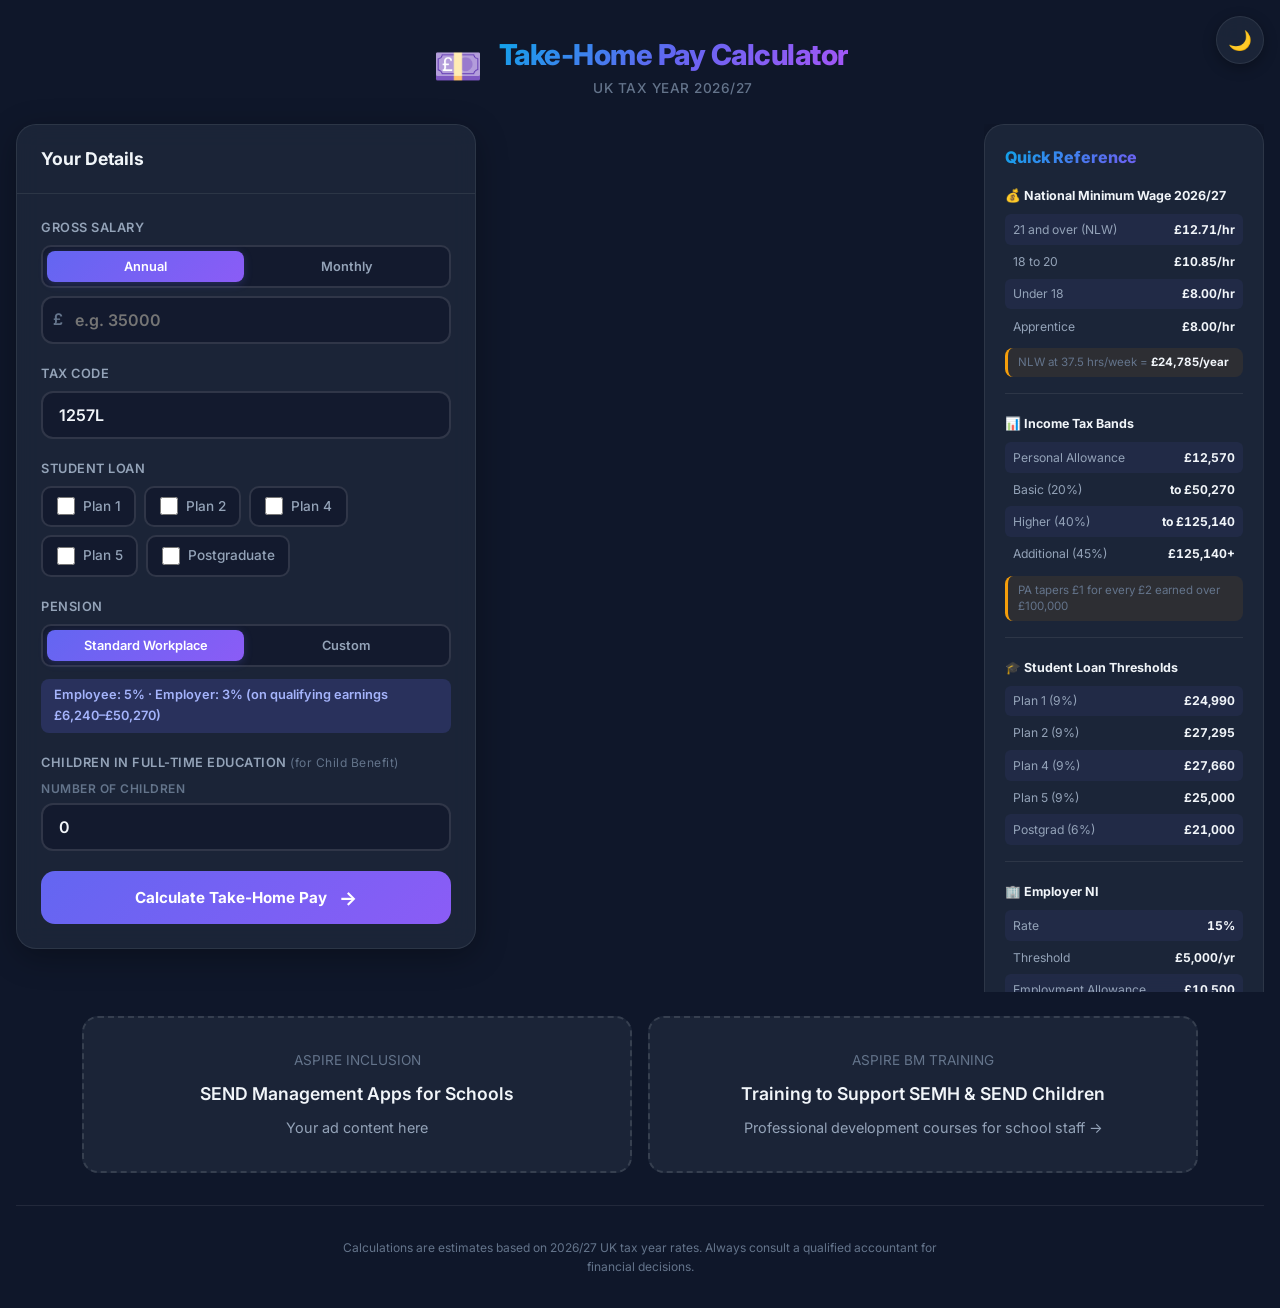
==== index.html @ 7f082a2c "Update Aspire BM Training ad with link and SEMH/SEND description" ====
<!DOCTYPE html>
<html lang="en" data-theme="dark">
<head>
    <meta charset="UTF-8">
    <meta name="viewport" content="width=device-width, initial-scale=1.0">
    <title>UK Take-Home Pay Calculator | 2026/27 Tax Year</title>
    <meta name="description" content="Calculate your UK take-home pay, income tax, National Insurance, student loans, and pension contributions for the 2026/27 tax year.">
    <link rel="preconnect" href="https://fonts.googleapis.com">
    <link rel="preconnect" href="https://fonts.gstatic.com" crossorigin>
    <link href="https://fonts.googleapis.com/css2?family=Inter:wght@300;400;500;600;700;800&display=swap" rel="stylesheet">
    <link rel="stylesheet" href="styles.css">
</head>
<body>
    <!-- Theme Toggle -->
    <button id="themeToggle" class="theme-toggle" aria-label="Toggle theme">
        <span class="theme-icon sun">☀️</span>
        <span class="theme-icon moon">🌙</span>
    </button>

    <div class="app-container">
        <!-- Header -->
        <header class="app-header">
            <div class="header-content">
                <div class="logo-area">
                    <div class="logo-icon">💷</div>
                    <div>
                        <h1>Take-Home Pay Calculator</h1>
                        <p class="subtitle">UK Tax Year 2026/27</p>
                    </div>
                </div>
            </div>
        </header>

        <div class="main-layout">
            <!-- Main Content -->
            <main class="main-content">

                <!-- Employee Take-Home Pay -->
                <section class="tab-panel active" id="panel-employee" role="tabpanel" aria-labelledby="tab-employee">
                    <div class="panel-grid">
                        <!-- Input Card -->
                        <div class="card input-card">
                            <div class="card-header">
                                <h2>Your Details</h2>
                            </div>
                            <div class="card-body">
                                <div class="form-group">
                                    <label for="emp-salary">Gross Salary</label>
                                    <div class="toggle-switch-group" style="margin-bottom:0.5rem;">
                                        <button class="toggle-btn active" id="salary-annual" type="button">Annual</button>
                                        <button class="toggle-btn" id="salary-monthly" type="button">Monthly</button>
                                    </div>
                                    <div class="input-wrapper currency">
                                        <span class="input-prefix">£</span>
                                        <input type="number" id="emp-salary" placeholder="e.g. 35000" min="0" step="100">
                                    </div>
                                    <div class="info-badge" id="salary-conversion" style="margin-top:0.4rem;display:none;"></div>
                                </div>

                                <div class="form-group">
                                    <label for="emp-tax-code">Tax Code</label>
                                    <input type="text" id="emp-tax-code" value="1257L" placeholder="1257L" class="input-standard">
                                </div>

                                <div class="form-group">
                                    <label>Student Loan</label>
                                    <div class="checkbox-group">
                                        <label class="checkbox-label">
                                            <input type="checkbox" id="emp-sl-plan1" value="plan1">
                                            <span class="checkmark"></span>
                                            Plan 1
                                        </label>
                                        <label class="checkbox-label">
                                            <input type="checkbox" id="emp-sl-plan2" value="plan2">
                                            <span class="checkmark"></span>
                                            Plan 2
                                        </label>
                                        <label class="checkbox-label">
                                            <input type="checkbox" id="emp-sl-plan4" value="plan4">
                                            <span class="checkmark"></span>
                                            Plan 4
                                        </label>
                                        <label class="checkbox-label">
                                            <input type="checkbox" id="emp-sl-plan5" value="plan5">
                                            <span class="checkmark"></span>
                                            Plan 5
                                        </label>
                                        <label class="checkbox-label">
                                            <input type="checkbox" id="emp-sl-postgrad" value="postgrad">
                                            <span class="checkmark"></span>
                                            Postgraduate
                                        </label>
                                    </div>
                                </div>

                                <div class="form-group">
                                    <label>Pension</label>
                                    <div class="toggle-switch-group">
                                        <button class="toggle-btn active" id="pension-standard" data-pension="standard">Standard Workplace</button>
                                        <button class="toggle-btn" id="pension-custom" data-pension="custom">Custom</button>
                                    </div>
                                    <div class="pension-details" id="pension-standard-info">
                                        <div class="info-badge">Employee: 5% · Employer: 3% (on qualifying earnings £6,240–£50,270)</div>
                                    </div>
                                    <div class="pension-details hidden" id="pension-custom-info">
                                        <div class="form-row">
                                            <div class="form-group-sm">
                                                <label for="emp-pension-employee">Employee %</label>
                                                <div class="input-wrapper percent">
                                                    <input type="number" id="emp-pension-employee" value="5" min="0" max="100" step="0.5">
                                                    <span class="input-suffix">%</span>
                                                </div>
                                            </div>
                                            <div class="form-group-sm">
                                                <label for="emp-pension-employer">Employer %</label>
                                                <div class="input-wrapper percent">
                                                    <input type="number" id="emp-pension-employer" value="3" min="0" max="100" step="0.5">
                                                    <span class="input-suffix">%</span>
                                                </div>
                                            </div>
                                        </div>
                                    </div>
                                </div>

                                <div class="form-group">
                                    <label>Children in Full-Time Education <span class="label-hint">(for Child Benefit)</span></label>
                                    <div class="form-row">
                                        <div class="form-group-sm">
                                            <label for="emp-children">Number of Children</label>
                                            <input type="number" id="emp-children" value="0" min="0" max="20" class="input-standard">
                                        </div>
                                    </div>
                                </div>

                                <button class="btn-calculate" id="btn-calc-employee" type="button">
                                    <span>Calculate Take-Home Pay</span>
                                    <span class="btn-icon">→</span>
                                </button>
                            </div>
                        </div>

                        <!-- Results Card -->
                        <div class="card results-card" id="employee-results" style="display:none;">
                            <div class="card-header">
                                <h2>Your Take-Home Pay</h2>
                            </div>
                            <div class="card-body">
                                <div class="hero-result">
                                    <div class="hero-amount">
                                        <div class="hero-label">Monthly Take-Home</div>
                                        <div class="hero-value" id="res-monthly-takehome">£0.00</div>
                                    </div>
                                    <div class="hero-amount secondary">
                                        <div class="hero-label">Annual Take-Home</div>
                                        <div class="hero-value" id="res-annual-takehome">£0.00</div>
                                    </div>
                                </div>

                                <div class="deductions-breakdown">
                                    <h3>Monthly Deductions</h3>
                                    <div class="breakdown-list">
                                        <div class="breakdown-row">
                                            <span class="breakdown-label">Gross Salary</span>
                                            <span class="breakdown-value positive" id="res-gross-monthly">£0.00</span>
                                        </div>
                                        <div class="breakdown-divider"></div>
                                        <div class="breakdown-row deduction">
                                            <span class="breakdown-label">Income Tax</span>
                                            <span class="breakdown-value negative" id="res-tax-monthly">-£0.00</span>
                                        </div>
                                        <div class="breakdown-row deduction">
                                            <span class="breakdown-label">Employee National Insurance</span>
                                            <span class="breakdown-value negative" id="res-ni-monthly">-£0.00</span>
                                        </div>
                                        <div class="breakdown-row deduction" id="row-sl" style="display:none;">
                                            <span class="breakdown-label">Student Loan</span>
                                            <span class="breakdown-value negative" id="res-sl-monthly">-£0.00</span>
                                        </div>
                                        <div class="breakdown-row deduction">
                                            <span class="breakdown-label">Pension (Employee)</span>
                                            <span class="breakdown-value negative" id="res-pension-employee-monthly">-£0.00</span>
                                        </div>
                                        <div class="breakdown-row deduction" id="row-hicbc" style="display:none;">
                                            <span class="breakdown-label">Child Benefit Tax Charge</span>
                                            <span class="breakdown-value negative" id="res-hicbc-monthly">-£0.00</span>
                                        </div>
                                        <div class="breakdown-divider"></div>
                                        <div class="breakdown-row total">
                                            <span class="breakdown-label">Net Take-Home</span>
                                            <span class="breakdown-value" id="res-net-monthly">£0.00</span>
                                        </div>
                                    </div>
                                </div>

                                <div class="deductions-breakdown annual-section">
                                    <h3>Annual Summary</h3>
                                    <div class="breakdown-list">
                                        <div class="breakdown-row">
                                            <span class="breakdown-label">Gross Salary</span>
                                            <span class="breakdown-value positive" id="res-gross-annual">£0.00</span>
                                        </div>
                                        <div class="breakdown-row deduction">
                                            <span class="breakdown-label">Income Tax</span>
                                            <span class="breakdown-value negative" id="res-tax-annual">-£0.00</span>
                                        </div>
                                        <div class="breakdown-row deduction">
                                            <span class="breakdown-label">Employee NI</span>
                                            <span class="breakdown-value negative" id="res-ni-annual">-£0.00</span>
                                        </div>
                                        <div class="breakdown-row deduction" id="row-sl-annual" style="display:none;">
                                            <span class="breakdown-label">Student Loan</span>
                                            <span class="breakdown-value negative" id="res-sl-annual">-£0.00</span>
                                        </div>
                                        <div class="breakdown-row deduction">
                                            <span class="breakdown-label">Pension (Employee)</span>
                                            <span class="breakdown-value negative" id="res-pension-employee-annual">-£0.00</span>
                                        </div>
                                        <div class="breakdown-row deduction" id="row-hicbc-annual" style="display:none;">
                                            <span class="breakdown-label">Child Benefit Tax Charge</span>
                                            <span class="breakdown-value negative" id="res-hicbc-annual">-£0.00</span>
                                        </div>
                                        <div class="breakdown-divider"></div>
                                        <div class="breakdown-row total">
                                            <span class="breakdown-label">Net Take-Home</span>
                                            <span class="breakdown-value" id="res-net-annual">£0.00</span>
                                        </div>
                                    </div>
                                </div>

                                <div class="deductions-breakdown">
                                    <h3>📋 Monthly Payroll Cost (Employer View)</h3>
                                    <div class="breakdown-list">
                                        <div class="breakdown-row">
                                            <span class="breakdown-label">Gross Salary</span>
                                            <span class="breakdown-value positive" id="res-payroll-gross">£0.00</span>
                                        </div>
                                        <div class="breakdown-divider"></div>
                                        <div class="breakdown-row deduction">
                                            <span class="breakdown-label">Employer NI</span>
                                            <span class="breakdown-value negative" id="res-payroll-erni">£0.00</span>
                                        </div>
                                        <div class="breakdown-row deduction">
                                            <span class="breakdown-label">Employer Pension</span>
                                            <span class="breakdown-value negative" id="res-payroll-erpension">£0.00</span>
                                        </div>
                                        <div class="breakdown-divider"></div>
                                        <div class="breakdown-row total">
                                            <span class="breakdown-label">Total Monthly Cost to Employer</span>
                                            <span class="breakdown-value" id="res-payroll-total">£0.00</span>
                                        </div>
                                        <div class="breakdown-row total grand-total">
                                            <span class="breakdown-label">Total Annual Cost to Employer</span>
                                            <span class="breakdown-value" id="res-payroll-total-annual">£0.00</span>
                                        </div>
                                    </div>
                                </div>

                                <div class="rate-breakdown">
                                    <h3>⏰ Rate Breakdown</h3>
                                    <div class="pension-grid">
                                        <div class="pension-item">
                                            <span class="pension-label">Hourly Rate (take-home)</span>
                                            <span class="pension-value" id="res-hourly-rate">£0.00</span>
                                        </div>
                                        <div class="pension-item">
                                            <span class="pension-label">Daily Rate (take-home)</span>
                                            <span class="pension-value" id="res-daily-rate">£0.00</span>
                                        </div>
                                        <div class="pension-item">
                                            <span class="pension-label">Weekly Rate (take-home)</span>
                                            <span class="pension-value" id="res-weekly-rate">£0.00</span>
                                        </div>
                                    </div>
                                    <div class="info-badge" style="margin-top: 0.5rem;">Based on 37.5 hours/week, 260 working days/year</div>
                                </div>

                                <div class="marginal-rate-section">
                                    <h3>⚠️ Your Marginal Tax Rate</h3>
                                    <p style="font-size:0.82rem;color:var(--text-secondary);margin-bottom:0.75rem;line-height:1.5;">This is <strong>not</strong> the tax rate on your current earnings — it's the rate that would apply to the <strong>next £1</strong> you earn. For example, if you received a pay rise, this is how much of each extra pound would go to tax, NI and/or student loan repayments.</p>
                                    <div class="marginal-rate-grid">
                                        <div class="marginal-rate-box">
                                            <div class="marginal-rate-box-label">Tax + NI Only</div>
                                            <div class="marginal-rate-bar">
                                                <div class="marginal-rate-fill" id="res-marginal-bar-tax" style="width: 0%;"></div>
                                                <span class="marginal-rate-pct" id="res-marginal-pct-tax">0%</span>
                                            </div>
                                            <p class="marginal-rate-label" id="res-marginal-desc-tax">You keep £1.00 per extra £1</p>
                                        </div>
                                        <div class="marginal-rate-box">
                                            <div class="marginal-rate-box-label">Incl. Student Loan</div>
                                            <div class="marginal-rate-bar">
                                                <div class="marginal-rate-fill" id="res-marginal-bar-sl" style="width: 0%;"></div>
                                                <span class="marginal-rate-pct" id="res-marginal-pct-sl">0%</span>
                                            </div>
                                            <p class="marginal-rate-label" id="res-marginal-desc-sl">You keep £1.00 per extra £1</p>
                                        </div>
                                    </div>
                                </div>

                                <div class="pension-summary">
                                    <h3>🏦 Total Pension Contributions (Annual)</h3>
                                    <div class="pension-grid">
                                        <div class="pension-item">
                                            <span class="pension-label">Your Contribution</span>
                                            <span class="pension-value" id="res-pension-you-annual">£0.00</span>
                                        </div>
                                        <div class="pension-item">
                                            <span class="pension-label">Employer Contribution</span>
                                            <span class="pension-value" id="res-pension-employer-annual">£0.00</span>
                                        </div>
                                        <div class="pension-item highlight">
                                            <span class="pension-label">Total Added to Pension</span>
                                            <span class="pension-value" id="res-pension-total-annual">£0.00</span>
                                        </div>
                                    </div>
                                </div>

                                <div class="action-buttons" style="display:flex;gap:0.75rem;margin-top:1rem;">
                                    <button class="btn-print" id="btn-share-employee" type="button" style="flex:1;">
                                        📤 Share via WhatsApp / Social
                                    </button>
                                    <button class="btn-print" id="btn-print-employee" type="button" style="flex:1;">
                                        🖨️ Print / Save as PDF
                                    </button>
                                </div>
                            </div>
                        </div>
                    </div>
                </section>

                <!-- Tab 2: Employer Cost -->
            </main>

            <!-- Reference Sidebar -->
            <aside class="reference-sidebar" id="reference-sidebar">
                <button class="sidebar-toggle" id="sidebar-toggle" aria-label="Toggle reference panel">
                    <span>ℹ️</span>
                </button>
                <div class="sidebar-content">
                    <h3>Quick Reference</h3>

                    <div class="ref-section">
                        <h4>💰 National Minimum Wage 2026/27</h4>
                        <div class="ref-table">
                            <div class="ref-row">
                                <span>21 and over (NLW)</span>
                                <span class="ref-value">£12.71/hr</span>
                            </div>
                            <div class="ref-row">
                                <span>18 to 20</span>
                                <span class="ref-value">£10.85/hr</span>
                            </div>
                            <div class="ref-row">
                                <span>Under 18</span>
                                <span class="ref-value">£8.00/hr</span>
                            </div>
                            <div class="ref-row">
                                <span>Apprentice</span>
                                <span class="ref-value">£8.00/hr</span>
                            </div>
                        </div>
                        <div class="ref-note">
                            <p>NLW at 37.5 hrs/week = <strong>£24,785/year</strong></p>
                        </div>
                    </div>

                    <div class="ref-section">
                        <h4>📊 Income Tax Bands</h4>
                        <div class="ref-table">
                            <div class="ref-row">
                                <span>Personal Allowance</span>
                                <span class="ref-value">£12,570</span>
                            </div>
                            <div class="ref-row">
                                <span>Basic (20%)</span>
                                <span class="ref-value">to £50,270</span>
                            </div>
                            <div class="ref-row">
                                <span>Higher (40%)</span>
                                <span class="ref-value">to £125,140</span>
                            </div>
                            <div class="ref-row">
                                <span>Additional (45%)</span>
                                <span class="ref-value">£125,140+</span>
                            </div>
                        </div>
                        <div class="ref-note">
                            <p>PA tapers £1 for every £2 earned over £100,000</p>
                        </div>
                    </div>

                    <div class="ref-section">
                        <h4>🎓 Student Loan Thresholds</h4>
                        <div class="ref-table">
                            <div class="ref-row">
                                <span>Plan 1 (9%)</span>
                                <span class="ref-value">£24,990</span>
                            </div>
                            <div class="ref-row">
                                <span>Plan 2 (9%)</span>
                                <span class="ref-value">£27,295</span>
                            </div>
                            <div class="ref-row">
                                <span>Plan 4 (9%)</span>
                                <span class="ref-value">£27,660</span>
                            </div>
                            <div class="ref-row">
                                <span>Plan 5 (9%)</span>
                                <span class="ref-value">£25,000</span>
                            </div>
                            <div class="ref-row">
                                <span>Postgrad (6%)</span>
                                <span class="ref-value">£21,000</span>
                            </div>
                        </div>
                    </div>

                    <div class="ref-section">
                        <h4>🏢 Employer NI</h4>
                        <div class="ref-table">
                            <div class="ref-row">
                                <span>Rate</span>
                                <span class="ref-value">15%</span>
                            </div>
                            <div class="ref-row">
                                <span>Threshold</span>
                                <span class="ref-value">£5,000/yr</span>
                            </div>
                            <div class="ref-row">
                                <span>Employment Allowance</span>
                                <span class="ref-value">£10,500</span>
                            </div>
                        </div>
                    </div>

                    <div class="ref-section">
                        <h4>👶 Child Benefit 2026/27</h4>
                        <div class="ref-table">
                            <div class="ref-row">
                                <span>First child</span>
                                <span class="ref-value">£26.05/wk</span>
                            </div>
                            <div class="ref-row">
                                <span>Each additional</span>
                                <span class="ref-value">£17.25/wk</span>
                            </div>
                        </div>
                        <div class="ref-note">
                            <p>HICBC applies if income is £60,000–£80,000. 1% clawback per £200 over £60,000.</p>
                        </div>
                    </div>

                    <div class="ref-section">
                        <h4>🏛️ Corporation Tax</h4>
                        <div class="ref-table">
                            <div class="ref-row">
                                <span>Small profits (≤£50k)</span>
                                <span class="ref-value">19%</span>
                            </div>
                            <div class="ref-row">
                                <span>Main rate (≥£250k)</span>
                                <span class="ref-value">25%</span>
                            </div>
                            <div class="ref-row">
                                <span>Marginal relief</span>
                                <span class="ref-value">£50k–£250k</span>
                            </div>
                        </div>
                    </div>

                    <div class="ref-section">
                        <h4>🏦 Workplace Pension</h4>
                        <div class="ref-table">
                            <div class="ref-row">
                                <span>Min employee</span>
                                <span class="ref-value">5%</span>
                            </div>
                            <div class="ref-row">
                                <span>Min employer</span>
                                <span class="ref-value">3%</span>
                            </div>
                            <div class="ref-row">
                                <span>Total minimum</span>
                                <span class="ref-value">8%</span>
                            </div>
                        </div>
                    </div>
                </div>
            </aside>
        </div>

        <!-- Ad Space -->
        <div style="display:flex;gap:1rem;flex-wrap:wrap;justify-content:center;margin-top:1.5rem;">
            <div class="ad-slot" style="flex:1;min-width:280px;max-width:550px;background:var(--bg-card);border:2px dashed var(--border-input);border-radius:16px;padding:2rem;text-align:center;">
                <p style="color:var(--text-muted);font-size:0.85rem;margin-bottom:0.5rem;">ASPIRE INCLUSION</p>
                <p style="font-size:1.1rem;font-weight:600;color:var(--text-primary);">SEND Management Apps for Schools</p>
                <p style="color:var(--text-secondary);font-size:0.9rem;margin-top:0.5rem;">Your ad content here</p>
            </div>
            <a href="https://aspirebm.thinkific.com/" target="_blank" rel="noopener" class="ad-slot" style="flex:1;min-width:280px;max-width:550px;background:var(--bg-card);border:2px dashed var(--border-input);border-radius:16px;padding:2rem;text-align:center;text-decoration:none;transition:border-color 0.3s,transform 0.2s;display:block;" onmouseover="this.style.borderColor='var(--accent-purple)';this.style.transform='translateY(-2px)'" onmouseout="this.style.borderColor='var(--border-input)';this.style.transform=''">
                <p style="color:var(--text-muted);font-size:0.85rem;margin-bottom:0.5rem;">ASPIRE BM TRAINING</p>
                <p style="font-size:1.1rem;font-weight:600;color:var(--text-primary);">Training to Support SEMH &amp; SEND Children</p>
                <p style="color:var(--text-secondary);font-size:0.9rem;margin-top:0.5rem;">Professional development courses for school staff →</p>
            </a>
        </div>

        <footer class="app-footer">
            <p>Calculations are estimates based on 2026/27 UK tax year rates. Always consult a qualified accountant for financial decisions.</p>
        </footer>
    </div>

    <script src="calculator.js"></script>
</body>
</html>
---- styles.css ----
/* ===== CSS Variables & Design Tokens ===== */
:root {
    --font-family: 'Inter', -apple-system, BlinkMacSystemFont, 'Segoe UI', sans-serif;

    /* Light theme */
    --bg-primary: #f0f4f8;
    --bg-secondary: #ffffff;
    --bg-card: rgba(255, 255, 255, 0.85);
    --bg-card-hover: rgba(255, 255, 255, 0.95);
    --bg-input: #f7f9fc;
    --bg-sidebar: rgba(255, 255, 255, 0.9);
    --text-primary: #1a202c;
    --text-secondary: #4a5568;
    --text-muted: #718096;
    --border-color: rgba(0, 0, 0, 0.08);
    --border-input: #e2e8f0;
    --shadow-sm: 0 1px 3px rgba(0,0,0,0.06);
    --shadow-md: 0 4px 14px rgba(0,0,0,0.08);
    --shadow-lg: 0 10px 40px rgba(0,0,0,0.1);
    --shadow-card: 0 8px 32px rgba(0,0,0,0.06);
    --gradient-primary: linear-gradient(135deg, #667eea 0%, #764ba2 100%);
    --gradient-accent: linear-gradient(135deg, #0ea5e9 0%, #6366f1 50%, #a855f7 100%);
    --gradient-hero: linear-gradient(135deg, #10b981 0%, #059669 100%);
    --gradient-btn: linear-gradient(135deg, #6366f1 0%, #8b5cf6 100%);
    --accent-primary: #6366f1;
    --accent-secondary: #8b5cf6;
    --accent-green: #10b981;
    --accent-red: #ef4444;
    --accent-amber: #f59e0b;
    --tab-active-bg: var(--gradient-btn);
    --tab-inactive-bg: transparent;
    --tab-active-text: #ffffff;
    --tab-inactive-text: var(--text-secondary);
    --positive-color: #10b981;
    --negative-color: #ef4444;
    --badge-bg: rgba(99, 102, 241, 0.1);
    --badge-text: #6366f1;
    --ref-bg: rgba(99, 102, 241, 0.04);
    --scrollbar-track: #f1f5f9;
    --scrollbar-thumb: #cbd5e1;
    --table-stripe: rgba(99, 102, 241, 0.03);
    --table-header-bg: rgba(99, 102, 241, 0.06);
    --glass-blur: 12px;
}

[data-theme="dark"] {
    --bg-primary: #0f172a;
    --bg-secondary: #1e293b;
    --bg-card: rgba(30, 41, 59, 0.8);
    --bg-card-hover: rgba(30, 41, 59, 0.95);
    --bg-input: rgba(15, 23, 42, 0.6);
    --bg-sidebar: rgba(30, 41, 59, 0.85);
    --text-primary: #f1f5f9;
    --text-secondary: #94a3b8;
    --text-muted: #64748b;
    --border-color: rgba(255, 255, 255, 0.08);
    --border-input: rgba(255, 255, 255, 0.12);
    --shadow-sm: 0 1px 3px rgba(0,0,0,0.3);
    --shadow-md: 0 4px 14px rgba(0,0,0,0.3);
    --shadow-lg: 0 10px 40px rgba(0,0,0,0.4);
    --shadow-card: 0 8px 32px rgba(0,0,0,0.3);
    --badge-bg: rgba(99, 102, 241, 0.2);
    --badge-text: #a5b4fc;
    --ref-bg: rgba(99, 102, 241, 0.08);
    --scrollbar-track: #1e293b;
    --scrollbar-thumb: #475569;
    --table-stripe: rgba(99, 102, 241, 0.06);
    --table-header-bg: rgba(99, 102, 241, 0.12);
}

/* ===== Base Reset ===== */
*, *::before, *::after { box-sizing: border-box; margin: 0; padding: 0; }

html {
    font-size: 16px;
    scroll-behavior: smooth;
}

body {
    font-family: var(--font-family);
    background: var(--bg-primary);
    color: var(--text-primary);
    line-height: 1.6;
    min-height: 100vh;
    transition: background-color 0.4s ease, color 0.3s ease;
}

/* Scrollbar */
::-webkit-scrollbar { width: 6px; }
::-webkit-scrollbar-track { background: var(--scrollbar-track); }
::-webkit-scrollbar-thumb { background: var(--scrollbar-thumb); border-radius: 3px; }

/* ===== Theme Toggle ===== */
.theme-toggle {
    position: fixed;
    top: 1rem;
    right: 1rem;
    z-index: 1000;
    width: 48px;
    height: 48px;
    border: none;
    border-radius: 50%;
    background: var(--bg-card);
    backdrop-filter: blur(var(--glass-blur));
    box-shadow: var(--shadow-md);
    cursor: pointer;
    display: flex;
    align-items: center;
    justify-content: center;
    transition: all 0.3s ease;
    border: 1px solid var(--border-color);
}

.theme-toggle:hover {
    transform: scale(1.1);
    box-shadow: var(--shadow-lg);
}

.theme-icon { font-size: 1.2rem; position: absolute; transition: all 0.3s ease; }
[data-theme="dark"] .theme-icon.moon { opacity: 1; transform: rotate(0deg); }
[data-theme="dark"] .theme-icon.sun { opacity: 0; transform: rotate(180deg); }
[data-theme="light"] .theme-icon.sun,
:root:not([data-theme="dark"]) .theme-icon.sun { opacity: 1; transform: rotate(0deg); }
[data-theme="light"] .theme-icon.moon,
:root:not([data-theme="dark"]) .theme-icon.moon { opacity: 0; transform: rotate(-180deg); }

/* ===== App Container ===== */
.app-container {
    max-width: 1440px;
    margin: 0 auto;
    padding: 0 1rem;
}

/* ===== Header ===== */
.app-header {
    padding: 2rem 0 1.5rem;
    text-align: center;
}

.header-content {
    display: flex;
    justify-content: center;
}

.logo-area {
    display: flex;
    align-items: center;
    gap: 1rem;
}

.logo-icon {
    font-size: 2.5rem;
    animation: float 3s ease-in-out infinite;
}

@keyframes float {
    0%, 100% { transform: translateY(0); }
    50% { transform: translateY(-6px); }
}

.app-header h1 {
    font-size: 1.8rem;
    font-weight: 800;
    background: var(--gradient-accent);
    -webkit-background-clip: text;
    -webkit-text-fill-color: transparent;
    background-clip: text;
    letter-spacing: -0.5px;
}

.subtitle {
    font-size: 0.85rem;
    color: var(--text-muted);
    font-weight: 500;
    letter-spacing: 0.5px;
    text-transform: uppercase;
}

/* ===== Main Layout ===== */
.main-layout {
    display: flex;
    gap: 1.5rem;
    align-items: flex-start;
}

.main-content {
    flex: 1;
    min-width: 0;
}

/* ===== Tab Navigation ===== */
.tab-nav {
    display: flex;
    gap: 0.5rem;
    padding: 0.4rem;
    background: var(--bg-card);
    backdrop-filter: blur(var(--glass-blur));
    border-radius: 16px;
    margin-bottom: 1.5rem;
    box-shadow: var(--shadow-sm);
    border: 1px solid var(--border-color);
}

.tab-btn {
    flex: 1;
    padding: 0.8rem 1rem;
    border: none;
    border-radius: 12px;
    background: var(--tab-inactive-bg);
    color: var(--tab-inactive-text);
    font-family: var(--font-family);
    font-size: 0.85rem;
    font-weight: 600;
    cursor: pointer;
    transition: all 0.3s cubic-bezier(0.4, 0, 0.2, 1);
    display: flex;
    align-items: center;
    justify-content: center;
    gap: 0.5rem;
}

.tab-btn:hover:not(.active) {
    background: var(--ref-bg);
    color: var(--text-primary);
}

.tab-btn.active {
    background: var(--tab-active-bg);
    color: var(--tab-active-text);
    box-shadow: 0 4px 12px rgba(99, 102, 241, 0.3);
}

.tab-icon { font-size: 1.1rem; }

/* ===== Tab Panels ===== */
.tab-panel {
    display: none;
    animation: fadeIn 0.4s ease;
}

.tab-panel.active { display: block; }

@keyframes fadeIn {
    from { opacity: 0; transform: translateY(8px); }
    to { opacity: 1; transform: translateY(0); }
}

/* ===== Panel Layouts ===== */
.panel-grid {
    display: grid;
    grid-template-columns: 1fr 1fr;
    gap: 1.5rem;
}

.panel-stack {
    display: flex;
    flex-direction: column;
    gap: 1.5rem;
}

/* ===== Cards ===== */
.card {
    background: var(--bg-card);
    backdrop-filter: blur(var(--glass-blur));
    border-radius: 20px;
    border: 1px solid var(--border-color);
    box-shadow: var(--shadow-card);
    overflow: hidden;
    transition: all 0.3s ease;
}

.card:hover {
    box-shadow: var(--shadow-lg);
    border-color: rgba(99, 102, 241, 0.15);
}

.highlight-card {
    border: 1px solid rgba(99, 102, 241, 0.25);
    background: linear-gradient(135deg, var(--bg-card) 0%, rgba(99, 102, 241, 0.05) 100%);
}

.card-header {
    padding: 1.25rem 1.5rem;
    border-bottom: 1px solid var(--border-color);
    display: flex;
    align-items: center;
    justify-content: space-between;
}

.card-header h2 {
    font-size: 1.1rem;
    font-weight: 700;
    color: var(--text-primary);
}

.card-body {
    padding: 1.5rem;
}

/* ===== Form Elements ===== */
.form-group {
    margin-bottom: 1.25rem;
}

.form-group label {
    display: block;
    font-size: 0.8rem;
    font-weight: 600;
    color: var(--text-secondary);
    margin-bottom: 0.4rem;
    text-transform: uppercase;
    letter-spacing: 0.5px;
}

.label-hint {
    text-transform: none;
    font-weight: 400;
    font-size: 0.75rem;
    color: var(--text-muted);
}

.input-wrapper {
    position: relative;
    display: flex;
    align-items: center;
}

.input-wrapper.currency input,
.input-wrapper.percent input {
    width: 100%;
    padding: 0.75rem 1rem;
    border: 2px solid var(--border-input);
    border-radius: 12px;
    background: var(--bg-input);
    color: var(--text-primary);
    font-family: var(--font-family);
    font-size: 1rem;
    font-weight: 600;
    transition: all 0.3s ease;
    outline: none;
}

.input-wrapper.currency input { padding-left: 2rem; }

.input-prefix {
    position: absolute;
    left: 0.75rem;
    color: var(--text-muted);
    font-weight: 600;
    font-size: 1rem;
    z-index: 1;
}

.input-suffix {
    position: absolute;
    right: 0.75rem;
    color: var(--text-muted);
    font-weight: 600;
    font-size: 0.9rem;
}

.input-standard {
    width: 100%;
    padding: 0.75rem 1rem;
    border: 2px solid var(--border-input);
    border-radius: 12px;
    background: var(--bg-input);
    color: var(--text-primary);
    font-family: var(--font-family);
    font-size: 1rem;
    font-weight: 600;
    transition: all 0.3s ease;
    outline: none;
}

.input-wrapper input:focus,
.input-standard:focus {
    border-color: var(--accent-primary);
    box-shadow: 0 0 0 3px rgba(99, 102, 241, 0.15);
}

/* Remove spinners */
input[type="number"]::-webkit-inner-spin-button,
input[type="number"]::-webkit-outer-spin-button {
    -webkit-appearance: none;
    margin: 0;
}
input[type="number"] { -moz-appearance: textfield; }

/* ===== Checkbox ===== */
.checkbox-group {
    display: flex;
    flex-wrap: wrap;
    gap: 0.5rem;
}

.checkbox-label {
    display: flex !important;
    align-items: center;
    gap: 0.5rem;
    padding: 0.5rem 0.85rem;
    background: var(--bg-input);
    border: 2px solid var(--border-input);
    border-radius: 10px;
    cursor: pointer;
    font-size: 0.85rem !important;
    font-weight: 500 !important;
    color: var(--text-secondary) !important;
    text-transform: none !important;
    letter-spacing: 0 !important;
    transition: all 0.2s ease;
    margin-bottom: 0 !important;
}

.checkbox-label.single {
    margin-bottom: 0;
    background: transparent;
    border: none;
    padding: 0;
}

.checkbox-label:hover {
    border-color: var(--accent-primary);
    color: var(--text-primary) !important;
}

.checkbox-label input[type="checkbox"] {
    width: 18px;
    height: 18px;
    accent-color: var(--accent-primary);
    cursor: pointer;
}

.checkbox-label input[type="checkbox"]:checked + .checkmark {
    display: none;
}

.checkmark { display: none; }

/* ===== Toggle Switch ===== */
.toggle-switch-group {
    display: flex;
    gap: 0.25rem;
    padding: 0.25rem;
    background: var(--bg-input);
    border-radius: 10px;
    border: 2px solid var(--border-input);
    margin-bottom: 0.75rem;
}

.toggle-btn {
    flex: 1;
    padding: 0.5rem 1rem;
    border: none;
    border-radius: 8px;
    background: transparent;
    color: var(--text-secondary);
    font-family: var(--font-family);
    font-size: 0.8rem;
    font-weight: 600;
    cursor: pointer;
    transition: all 0.2s ease;
}

.toggle-btn.active {
    background: var(--gradient-btn);
    color: white;
    box-shadow: 0 2px 8px rgba(99, 102, 241, 0.25);
}

/* ===== Pension Details ===== */
.pension-details { margin-top: 0.5rem; }
.hidden { display: none !important; }

.info-badge {
    display: inline-block;
    padding: 0.4rem 0.8rem;
    background: var(--badge-bg);
    color: var(--badge-text);
    border-radius: 8px;
    font-size: 0.8rem;
    font-weight: 600;
}

.form-row {
    display: flex;
    gap: 0.75rem;
    align-items: flex-end;
}

.form-row.three-col {
    display: grid;
    grid-template-columns: repeat(3, 1fr);
    gap: 1rem;
}

.form-group-sm {
    flex: 1;
}

.form-group-sm label {
    display: block;
    font-size: 0.75rem;
    font-weight: 600;
    color: var(--text-muted);
    margin-bottom: 0.3rem;
}

/* ===== Button ===== */
.btn-calculate {
    width: 100%;
    padding: 0.9rem 1.5rem;
    border: none;
    border-radius: 14px;
    background: var(--gradient-btn);
    color: white;
    font-family: var(--font-family);
    font-size: 0.95rem;
    font-weight: 700;
    cursor: pointer;
    display: flex;
    align-items: center;
    justify-content: center;
    gap: 0.75rem;
    transition: all 0.3s cubic-bezier(0.4, 0, 0.2, 1);
    margin-top: 0.5rem;
    position: relative;
    overflow: hidden;
}

.btn-calculate::before {
    content: '';
    position: absolute;
    inset: 0;
    background: linear-gradient(135deg, rgba(255,255,255,0.1) 0%, transparent 100%);
    opacity: 0;
    transition: opacity 0.3s ease;
}

.btn-calculate:hover {
    transform: translateY(-2px);
    box-shadow: 0 8px 25px rgba(99, 102, 241, 0.4);
}

.btn-calculate:hover::before { opacity: 1; }

.btn-calculate:active {
    transform: translateY(0);
}

.btn-icon {
    font-size: 1.2rem;
    transition: transform 0.3s ease;
}

.btn-calculate:hover .btn-icon {
    transform: translateX(4px);
}

.btn-small {
    padding: 0.4rem 0.8rem;
    border: 2px solid var(--accent-primary);
    border-radius: 8px;
    background: transparent;
    color: var(--accent-primary);
    font-family: var(--font-family);
    font-size: 0.75rem;
    font-weight: 600;
    cursor: pointer;
    transition: all 0.2s ease;
}

.btn-small:hover {
    background: var(--accent-primary);
    color: white;
}

.btn-add {
    padding: 0.65rem 1rem;
    border: none;
    border-radius: 10px;
    background: var(--accent-green);
    color: white;
    font-family: var(--font-family);
    font-size: 0.8rem;
    font-weight: 700;
    cursor: pointer;
    transition: all 0.2s ease;
    white-space: nowrap;
}

.btn-add:hover {
    transform: translateY(-1px);
    box-shadow: 0 4px 12px rgba(16, 185, 129, 0.3);
}

/* ===== Hero Result ===== */
.hero-result {
    display: grid;
    grid-template-columns: 1fr 1fr;
    gap: 1rem;
    margin-bottom: 1.5rem;
}

.hero-amount {
    background: var(--gradient-hero);
    border-radius: 16px;
    padding: 1.25rem;
    text-align: center;
    color: white;
}

.hero-amount.secondary {
    background: var(--gradient-primary);
}

.hero-label {
    font-size: 0.75rem;
    font-weight: 600;
    text-transform: uppercase;
    letter-spacing: 0.5px;
    opacity: 0.9;
    margin-bottom: 0.25rem;
}

.hero-value {
    font-size: 1.6rem;
    font-weight: 800;
    letter-spacing: -0.5px;
}

/* ===== Breakdown Section ===== */
.deductions-breakdown {
    margin-bottom: 1.5rem;
}

.deductions-breakdown h3,
.additional-costs-section h3,
.pension-summary h3,
.comparison-table h3 {
    font-size: 0.85rem;
    font-weight: 700;
    color: var(--text-secondary);
    text-transform: uppercase;
    letter-spacing: 0.5px;
    margin-bottom: 0.75rem;
}

.breakdown-list {
    display: flex;
    flex-direction: column;
    gap: 0.1rem;
}

.breakdown-row {
    display: flex;
    justify-content: space-between;
    align-items: center;
    padding: 0.6rem 0;
}

.breakdown-label {
    font-size: 0.88rem;
    color: var(--text-secondary);
    font-weight: 500;
}

.breakdown-value {
    font-size: 0.9rem;
    font-weight: 700;
    font-variant-numeric: tabular-nums;
}

.breakdown-value.positive { color: var(--accent-green); }
.breakdown-value.negative { color: var(--text-primary); }
.positive-text { color: var(--accent-green) !important; }
.negative-text { color: var(--accent-red) !important; }

.breakdown-divider {
    height: 1px;
    background: var(--border-color);
    margin: 0.25rem 0;
}

.breakdown-row.deduction .breakdown-label::before {
    content: '';
    display: inline-block;
    width: 6px;
    height: 6px;
    border-radius: 50%;
    background: var(--accent-red);
    margin-right: 0.5rem;
    vertical-align: middle;
}

.breakdown-row.total {
    padding-top: 0.75rem;
}

.breakdown-row.total .breakdown-label {
    font-weight: 700;
    color: var(--text-primary);
    font-size: 0.95rem;
}

.breakdown-row.total .breakdown-value {
    font-size: 1.1rem;
    color: var(--accent-primary);
}

.grand-total .breakdown-value {
    font-size: 1.25rem !important;
    color: var(--accent-green) !important;
}

/* ===== Pension Summary ===== */
.pension-summary {
    background: var(--ref-bg);
    border-radius: 16px;
    padding: 1.25rem;
    border: 1px solid var(--border-color);
}

.pension-grid {
    display: grid;
    grid-template-columns: 1fr 1fr 1fr;
    gap: 0.75rem;
}

.pension-item {
    text-align: center;
    padding: 0.75rem;
    background: var(--bg-card);
    border-radius: 12px;
    border: 1px solid var(--border-color);
}

.pension-item.highlight {
    background: var(--gradient-btn);
    border: none;
    color: white;
}

.pension-label {
    font-size: 0.7rem;
    font-weight: 600;
    text-transform: uppercase;
    letter-spacing: 0.3px;
    color: var(--text-muted);
    display: block;
    margin-bottom: 0.25rem;
}

.pension-item.highlight .pension-label {
    color: rgba(255,255,255,0.85);
}

.pension-value {
    font-size: 1.1rem;
    font-weight: 800;
    display: block;
}

.pension-item.highlight .pension-value { color: white; }

/* ===== Additional Costs ===== */
.additional-costs-section {
    margin-top: 1rem;
}

.add-cost-form {
    margin-bottom: 0.75rem;
}

.add-cost-form .form-row {
    align-items: stretch;
}

.add-cost-form .input-standard {
    flex: 2;
}

.add-cost-form .input-wrapper.currency.small {
    flex: 1;
}

.cost-item {
    display: flex;
    align-items: center;
    justify-content: space-between;
    padding: 0.6rem 0.75rem;
    background: var(--ref-bg);
    border-radius: 10px;
    margin-bottom: 0.5rem;
    animation: slideIn 0.3s ease;
}

@keyframes slideIn {
    from { opacity: 0; transform: translateX(-10px); }
    to { opacity: 1; transform: translateX(0); }
}

.cost-item-info {
    display: flex;
    align-items: center;
    gap: 0.75rem;
}

.cost-item-name {
    font-size: 0.85rem;
    font-weight: 600;
    color: var(--text-primary);
}

.cost-item-amount {
    font-size: 0.85rem;
    font-weight: 700;
    color: var(--accent-primary);
}

.btn-remove {
    background: none;
    border: none;
    color: var(--accent-red);
    cursor: pointer;
    font-size: 1.2rem;
    padding: 0.25rem;
    border-radius: 6px;
    transition: all 0.2s ease;
    line-height: 1;
}

.btn-remove:hover {
    background: rgba(239, 68, 68, 0.1);
}

/* ===== Impact Grid ===== */
.impact-grid {
    display: grid;
    grid-template-columns: repeat(4, 1fr);
    gap: 1rem;
    margin-bottom: 1.5rem;
}

.impact-card {
    background: var(--ref-bg);
    border-radius: 14px;
    padding: 1.25rem;
    text-align: center;
    border: 1px solid var(--border-color);
    transition: all 0.3s ease;
}

.impact-card:hover {
    transform: translateY(-2px);
    box-shadow: var(--shadow-md);
}

.impact-label {
    font-size: 0.7rem;
    font-weight: 700;
    text-transform: uppercase;
    letter-spacing: 0.5px;
    color: var(--text-muted);
    margin-bottom: 0.5rem;
}

.impact-value {
    font-size: 1.3rem;
    font-weight: 800;
    color: var(--text-primary);
    margin-bottom: 0.25rem;
}

.impact-sub {
    font-size: 0.68rem;
    color: var(--text-muted);
    line-height: 1.3;
}

/* ===== Comparison Table ===== */
.comparison-table {
    overflow-x: auto;
}

.comparison-table table {
    width: 100%;
    border-collapse: collapse;
    font-size: 0.85rem;
}

.comparison-table th {
    padding: 0.75rem 1rem;
    text-align: left;
    font-weight: 700;
    font-size: 0.75rem;
    text-transform: uppercase;
    letter-spacing: 0.5px;
    color: var(--text-muted);
    background: var(--table-header-bg);
    border-bottom: 2px solid var(--border-color);
}

.comparison-table th:first-child { border-radius: 10px 0 0 0; }
.comparison-table th:last-child { border-radius: 0 10px 0 0; }

.comparison-table td {
    padding: 0.65rem 1rem;
    border-bottom: 1px solid var(--border-color);
    color: var(--text-secondary);
    font-weight: 500;
    font-variant-numeric: tabular-nums;
}

.comparison-table td:first-child {
    font-weight: 600;
    color: var(--text-primary);
}

.comparison-table tr:nth-child(even) {
    background: var(--table-stripe);
}

.comparison-table .total-row td {
    font-weight: 700;
    color: var(--text-primary);
    border-top: 2px solid var(--accent-primary);
    font-size: 0.9rem;
}

/* ===== Employee Row (Hiring Tab) ===== */
.employee-row {
    display: flex;
    gap: 0.5rem;
    align-items: center;
    margin-bottom: 0.5rem;
    animation: slideIn 0.3s ease;
}

.employee-row input {
    flex: 1;
}

.employee-row .input-wrapper {
    flex: 1;
}

.empty-state {
    text-align: center;
    padding: 1.5rem;
    color: var(--text-muted);
    font-size: 0.85rem;
    font-style: italic;
}

/* ===== Reference Sidebar ===== */
.reference-sidebar {
    width: 280px;
    flex-shrink: 0;
    position: sticky;
    top: 1rem;
    max-height: calc(100vh - 2rem);
    overflow-y: auto;
    transition: all 0.4s cubic-bezier(0.4, 0, 0.2, 1);
}

.sidebar-toggle {
    display: none;
    position: fixed;
    bottom: 1.5rem;
    right: 1.5rem;
    width: 52px;
    height: 52px;
    border-radius: 50%;
    border: none;
    background: var(--gradient-btn);
    color: white;
    font-size: 1.3rem;
    cursor: pointer;
    box-shadow: 0 4px 20px rgba(99, 102, 241, 0.4);
    z-index: 100;
    transition: all 0.3s ease;
}

.sidebar-toggle:hover {
    transform: scale(1.1);
}

.sidebar-content {
    background: var(--bg-sidebar);
    backdrop-filter: blur(var(--glass-blur));
    border-radius: 20px;
    border: 1px solid var(--border-color);
    padding: 1.25rem;
    box-shadow: var(--shadow-card);
}

.sidebar-content h3 {
    font-size: 1rem;
    font-weight: 800;
    margin-bottom: 1rem;
    background: var(--gradient-accent);
    -webkit-background-clip: text;
    -webkit-text-fill-color: transparent;
    background-clip: text;
}

.ref-section {
    margin-bottom: 1.25rem;
    padding-bottom: 1rem;
    border-bottom: 1px solid var(--border-color);
}

.ref-section:last-child {
    border-bottom: none;
    margin-bottom: 0;
    padding-bottom: 0;
}

.ref-section h4 {
    font-size: 0.78rem;
    font-weight: 700;
    color: var(--text-primary);
    margin-bottom: 0.5rem;
}

.ref-table {
    display: flex;
    flex-direction: column;
    gap: 0.1rem;
}

.ref-row {
    display: flex;
    justify-content: space-between;
    align-items: center;
    padding: 0.35rem 0.5rem;
    border-radius: 6px;
    font-size: 0.76rem;
    color: var(--text-secondary);
}

.ref-row:nth-child(odd) { background: var(--ref-bg); }

.ref-value {
    font-weight: 700;
    color: var(--text-primary);
    font-variant-numeric: tabular-nums;
}

.ref-note {
    margin-top: 0.4rem;
    padding: 0.4rem 0.6rem;
    background: rgba(245, 158, 11, 0.08);
    border-radius: 8px;
    border-left: 3px solid var(--accent-amber);
}

.ref-note p {
    font-size: 0.72rem;
    color: var(--text-muted);
    line-height: 1.4;
}

.ref-note strong { color: var(--text-primary); }

/* ===== Footer ===== */
.app-footer {
    text-align: center;
    padding: 2rem 0;
    margin-top: 2rem;
    border-top: 1px solid var(--border-color);
}

.app-footer p {
    font-size: 0.75rem;
    color: var(--text-muted);
    max-width: 600px;
    margin: 0 auto;
}

/* ===== Annual Section ===== */
.annual-section { margin-top: 0.5rem; }

/* ===== Responsive ===== */
@media (max-width: 1100px) {
    .reference-sidebar {
        position: fixed;
        right: -300px;
        top: 0;
        height: 100vh;
        max-height: 100vh;
        z-index: 99;
        width: 300px;
        border-radius: 20px 0 0 20px;
    }

    .reference-sidebar.open {
        right: 0;
    }

    .sidebar-toggle { display: flex; align-items: center; justify-content: center; }

    .sidebar-content {
        border-radius: 0;
        height: 100%;
        overflow-y: auto;
        padding-top: 2rem;
    }
}

@media (max-width: 768px) {
    .app-header h1 { font-size: 1.3rem; }
    .logo-icon { font-size: 2rem; }

    .tab-btn {
        padding: 0.6rem 0.5rem;
        font-size: 0.72rem;
    }

    .tab-icon { font-size: 0.9rem; }

    .panel-grid {
        grid-template-columns: 1fr;
    }

    .hero-result {
        grid-template-columns: 1fr;
    }

    .pension-grid { grid-template-columns: 1fr; }
    .form-row.three-col { grid-template-columns: 1fr; }
    .impact-grid { grid-template-columns: 1fr 1fr; }

    .theme-toggle {
        top: 0.5rem;
        right: 0.5rem;
        width: 40px;
        height: 40px;
    }

    .add-cost-form .form-row {
        flex-wrap: wrap;
    }

    .add-cost-form .input-standard,
    .add-cost-form .input-wrapper.currency.small {
        flex: 1 1 45%;
    }
}

@media (max-width: 480px) {
    .impact-grid { grid-template-columns: 1fr; }
    .tab-label { font-size: 0.65rem; }
    .mode-switcher { flex-direction: column; }
}

/* ===== Mode Switcher ===== */
.mode-switcher {
    display: flex;
    gap: 0.25rem;
    padding: 0.25rem;
    background: var(--bg-input);
    border-radius: 12px;
    border: 2px solid var(--border-input);
}

.mode-btn {
    display: flex;
    align-items: center;
    gap: 0.4rem;
    padding: 0.5rem 1.2rem;
    border: none;
    border-radius: 10px;
    background: transparent;
    color: var(--text-secondary);
    font-family: var(--font-family);
    font-size: 0.85rem;
    font-weight: 600;
    cursor: pointer;
    transition: all 0.3s ease;
    white-space: nowrap;
}

.mode-btn.active {
    background: var(--gradient-btn);
    color: white;
    box-shadow: 0 2px 8px rgba(99, 102, 241, 0.3);
}

.mode-btn:hover:not(.active) {
    background: var(--ref-bg);
    color: var(--text-primary);
}

.mode-icon { font-size: 1rem; }

/* Business-only tabs hidden in personal mode */
body.personal-mode .business-only {
    display: none !important;
}

body.personal-mode .tab-nav {
    max-width: 280px;
    margin-left: auto;
    margin-right: auto;
}

/* ===== Marginal Rate ===== */
.marginal-rate-section {
    background: var(--ref-bg);
    border-radius: 16px;
    padding: 1.25rem;
    border: 1px solid var(--border-color);
    margin-bottom: 1rem;
}

.marginal-rate-section h3 {
    font-size: 0.85rem;
    font-weight: 700;
    color: var(--text-secondary);
    text-transform: uppercase;
    letter-spacing: 0.5px;
    margin-bottom: 0.75rem;
}

.marginal-rate-bar {
    position: relative;
    height: 36px;
    background: var(--bg-input);
    border-radius: 10px;
    border: 2px solid var(--border-input);
    overflow: hidden;
    margin-bottom: 0.5rem;
}

.marginal-rate-fill {
    height: 100%;
    border-radius: 8px;
    transition: width 0.6s cubic-bezier(0.4, 0, 0.2, 1), background 0.3s ease;
    background: var(--accent-green);
}

.marginal-rate-fill.medium { background: var(--accent-amber); }
.marginal-rate-fill.high { background: var(--accent-red); }

.marginal-rate-pct {
    position: absolute;
    right: 0.75rem;
    top: 50%;
    transform: translateY(-50%);
    font-size: 0.9rem;
    font-weight: 800;
    color: var(--text-primary);
}

.marginal-rate-label {
    font-size: 0.82rem;
    color: var(--text-secondary);
    font-weight: 500;
}

.marginal-rate-grid {
    display: grid;
    grid-template-columns: 1fr 1fr;
    gap: 1rem;
}

.marginal-rate-box {
    padding: 0.75rem;
    background: var(--bg-card);
    border-radius: 12px;
    border: 1px solid var(--border-color);
}

.marginal-rate-box-label {
    font-size: 0.75rem;
    font-weight: 700;
    text-transform: uppercase;
    letter-spacing: 0.3px;
    color: var(--text-muted);
    margin-bottom: 0.5rem;
}

/* ===== Rate Breakdown ===== */
.rate-breakdown {
    background: var(--ref-bg);
    border-radius: 16px;
    padding: 1.25rem;
    border: 1px solid var(--border-color);
    margin-bottom: 1rem;
}

.rate-breakdown h3 {
    font-size: 0.85rem;
    font-weight: 700;
    color: var(--text-secondary);
    text-transform: uppercase;
    letter-spacing: 0.5px;
    margin-bottom: 0.75rem;
}

/* ===== Print Button ===== */
.btn-print {
    width: 100%;
    padding: 0.75rem 1.5rem;
    border: 2px solid var(--border-input);
    border-radius: 12px;
    background: var(--bg-input);
    color: var(--text-secondary);
    font-family: var(--font-family);
    font-size: 0.85rem;
    font-weight: 600;
    cursor: pointer;
    transition: all 0.2s ease;
    margin-top: 1rem;
}

.btn-print:hover {
    border-color: var(--accent-primary);
    color: var(--accent-primary);
    background: var(--badge-bg);
}

/* ===== Print Styles ===== */
@media print {
    body { background: white !important; color: #1a202c !important; }
    .app-container { max-width: 100%; padding: 0; }
    .theme-toggle, .mode-switcher, .tab-nav,
    .reference-sidebar, .sidebar-toggle,
    .btn-calculate, .btn-print, .btn-small, .btn-add,
    .btn-remove, .input-card, .footer,
    .tab-panel:not(.active) { display: none !important; }
    .main-layout { display: block; }
    .card { box-shadow: none; border: 1px solid #e2e8f0; break-inside: avoid; }
    .results-card { display: block !important; }
    .hero-amount { -webkit-print-color-adjust: exact; print-color-adjust: exact; }
    .marginal-rate-fill { -webkit-print-color-adjust: exact; print-color-adjust: exact; }
    .pension-item.highlight { -webkit-print-color-adjust: exact; print-color-adjust: exact; }
}

/* ===== Salary Summary Box (Teacher) ===== */
.salary-summary-box {
    background: var(--ref-bg);
    border-radius: 12px;
    padding: 1rem 1.25rem;
    margin: 1rem 0;
    border: 1px solid var(--border-color);
}

.salary-summary-box h3 {
    font-size: 0.9rem;
    font-weight: 700;
    margin-bottom: 0.75rem;
    color: var(--text-primary);
}

/* ===== Select Dropdown ===== */
select.input-standard {
    width: 100%;
    padding: 0.75rem 1rem;
    border: 2px solid var(--border-input);
    border-radius: 12px;
    background: var(--bg-input);
    color: var(--text-primary);
    font-family: var(--font-family);
    font-size: 0.9rem;
    font-weight: 500;
    cursor: pointer;
    transition: border-color 0.2s ease;
    -webkit-appearance: none;
    appearance: none;
    background-image: url("data:image/svg+xml,%3Csvg xmlns='http://www.w3.org/2000/svg' width='12' height='8'%3E%3Cpath fill='%236b7280' d='M1 1l5 5 5-5'/%3E%3C/svg%3E");
    background-repeat: no-repeat;
    background-position: right 1rem center;
    background-size: 12px;
    padding-right: 2.5rem;
}

select.input-standard:focus {
    border-color: var(--accent-primary);
    outline: none;
}

.grand-total .breakdown-value {
    font-size: 1.1rem;
    font-weight: 700;
    color: var(--accent-primary);
}
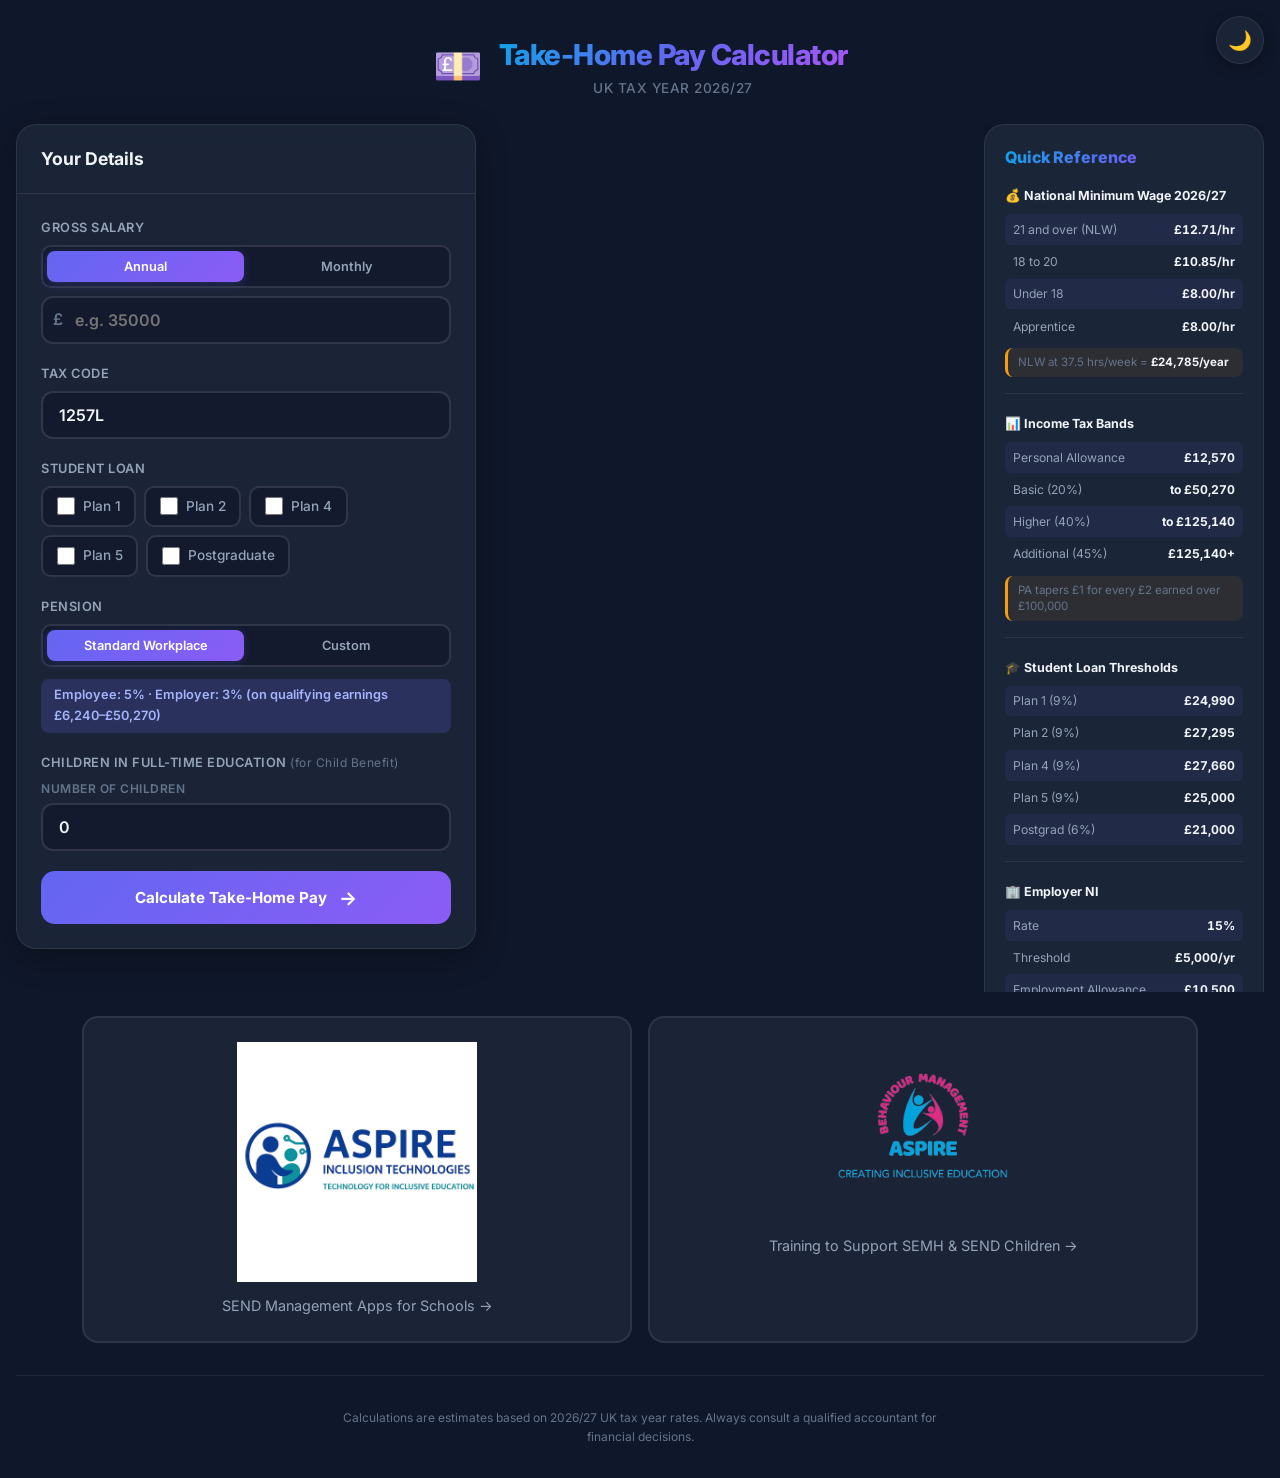
==== commit e9b3c4e5: "Fix logo ads on index.html and business.html" ====
--- a/index.html
+++ b/index.html
@@ -491,15 +491,13 @@
 
         <!-- Ad Space -->
         <div style="display:flex;gap:1rem;flex-wrap:wrap;justify-content:center;margin-top:1.5rem;">
-            <div class="ad-slot" style="flex:1;min-width:280px;max-width:550px;background:var(--bg-card);border:2px dashed var(--border-input);border-radius:16px;padding:2rem;text-align:center;">
-                <p style="color:var(--text-muted);font-size:0.85rem;margin-bottom:0.5rem;">ASPIRE INCLUSION</p>
-                <p style="font-size:1.1rem;font-weight:600;color:var(--text-primary);">SEND Management Apps for Schools</p>
-                <p style="color:var(--text-secondary);font-size:0.9rem;margin-top:0.5rem;">Your ad content here</p>
-            </div>
-            <a href="https://aspirebm.thinkific.com/" target="_blank" rel="noopener" class="ad-slot" style="flex:1;min-width:280px;max-width:550px;background:var(--bg-card);border:2px dashed var(--border-input);border-radius:16px;padding:2rem;text-align:center;text-decoration:none;transition:border-color 0.3s,transform 0.2s;display:block;" onmouseover="this.style.borderColor='var(--accent-purple)';this.style.transform='translateY(-2px)'" onmouseout="this.style.borderColor='var(--border-input)';this.style.transform=''">
-                <p style="color:var(--text-muted);font-size:0.85rem;margin-bottom:0.5rem;">ASPIRE BM TRAINING</p>
-                <p style="font-size:1.1rem;font-weight:600;color:var(--text-primary);">Training to Support SEMH &amp; SEND Children</p>
-                <p style="color:var(--text-secondary);font-size:0.9rem;margin-top:0.5rem;">Professional development courses for school staff →</p>
+            <a href="https://aspireinclusion.app/" target="_blank" rel="noopener" style="flex:1;min-width:280px;max-width:550px;background:var(--bg-card);border:2px solid var(--border-color);border-radius:16px;padding:1.5rem;text-align:center;text-decoration:none;transition:border-color 0.3s,transform 0.2s,box-shadow 0.3s;display:block;" onmouseover="this.style.borderColor='#1a5276';this.style.transform='translateY(-2px)';this.style.boxShadow='0 8px 24px rgba(0,0,0,0.15)'" onmouseout="this.style.borderColor='var(--border-color)';this.style.transform='';this.style.boxShadow=''">
+                <img src="aspire-inclusion-logo.png" alt="Aspire Inclusion Technologies" style="max-width:240px;height:auto;margin:0 auto 0.75rem;display:block;">
+                <p style="color:var(--text-secondary);font-size:0.9rem;">SEND Management Apps for Schools &rarr;</p>
+            </a>
+            <a href="https://aspirebm.thinkific.com/" target="_blank" rel="noopener" style="flex:1;min-width:280px;max-width:550px;background:var(--bg-card);border:2px solid var(--border-color);border-radius:16px;padding:1.5rem;text-align:center;text-decoration:none;transition:border-color 0.3s,transform 0.2s,box-shadow 0.3s;display:block;" onmouseover="this.style.borderColor='#e91e96';this.style.transform='translateY(-2px)';this.style.boxShadow='0 8px 24px rgba(0,0,0,0.15)'" onmouseout="this.style.borderColor='var(--border-color)';this.style.transform='';this.style.boxShadow=''">
+                <img src="aspire-bm-logo.png" alt="Aspire Behaviour Management - Creating Inclusive Education" style="max-width:180px;height:auto;margin:0 auto 0.75rem;display:block;">
+                <p style="color:var(--text-secondary);font-size:0.9rem;">Training to Support SEMH &amp; SEND Children &rarr;</p>
             </a>
         </div>
 
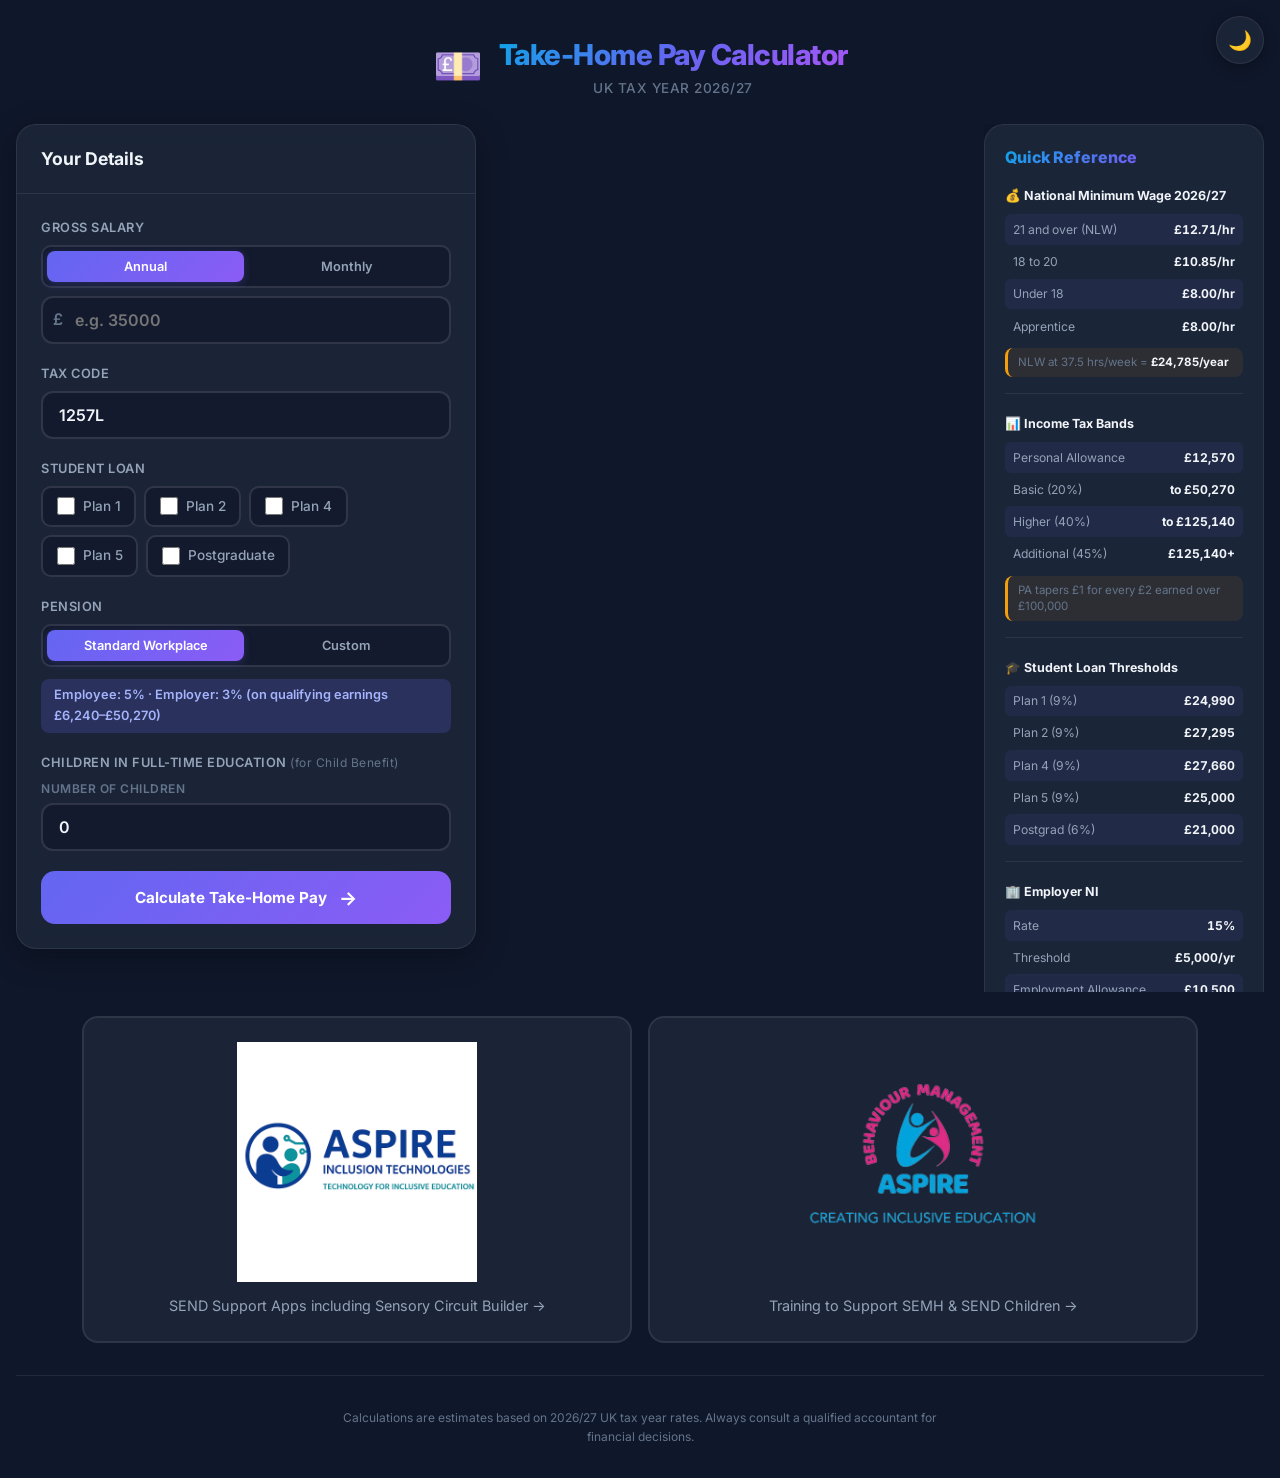
==== commit 6e783e38: "Update ad text and centre BM logo to match inclusion logo size" ====
--- a/index.html
+++ b/index.html
@@ -493,10 +493,10 @@
         <div style="display:flex;gap:1rem;flex-wrap:wrap;justify-content:center;margin-top:1.5rem;">
             <a href="https://aspireinclusion.app/" target="_blank" rel="noopener" style="flex:1;min-width:280px;max-width:550px;background:var(--bg-card);border:2px solid var(--border-color);border-radius:16px;padding:1.5rem;text-align:center;text-decoration:none;transition:border-color 0.3s,transform 0.2s,box-shadow 0.3s;display:block;" onmouseover="this.style.borderColor='#1a5276';this.style.transform='translateY(-2px)';this.style.boxShadow='0 8px 24px rgba(0,0,0,0.15)'" onmouseout="this.style.borderColor='var(--border-color)';this.style.transform='';this.style.boxShadow=''">
                 <img src="aspire-inclusion-logo.png" alt="Aspire Inclusion Technologies" style="max-width:240px;height:auto;margin:0 auto 0.75rem;display:block;">
-                <p style="color:var(--text-secondary);font-size:0.9rem;">SEND Management Apps for Schools &rarr;</p>
+                <p style="color:var(--text-secondary);font-size:0.9rem;">SEND Support Apps including Sensory Circuit Builder &rarr;</p>
             </a>
             <a href="https://aspirebm.thinkific.com/" target="_blank" rel="noopener" style="flex:1;min-width:280px;max-width:550px;background:var(--bg-card);border:2px solid var(--border-color);border-radius:16px;padding:1.5rem;text-align:center;text-decoration:none;transition:border-color 0.3s,transform 0.2s,box-shadow 0.3s;display:block;" onmouseover="this.style.borderColor='#e91e96';this.style.transform='translateY(-2px)';this.style.boxShadow='0 8px 24px rgba(0,0,0,0.15)'" onmouseout="this.style.borderColor='var(--border-color)';this.style.transform='';this.style.boxShadow=''">
-                <img src="aspire-bm-logo.png" alt="Aspire Behaviour Management - Creating Inclusive Education" style="max-width:180px;height:auto;margin:0 auto 0.75rem;display:block;">
+                <img src="aspire-bm-logo.png" alt="Aspire Behaviour Management - Creating Inclusive Education" style="max-width:240px;height:auto;margin:0 auto 0.75rem;display:block;">
                 <p style="color:var(--text-secondary);font-size:0.9rem;">Training to Support SEMH &amp; SEND Children &rarr;</p>
             </a>
         </div>
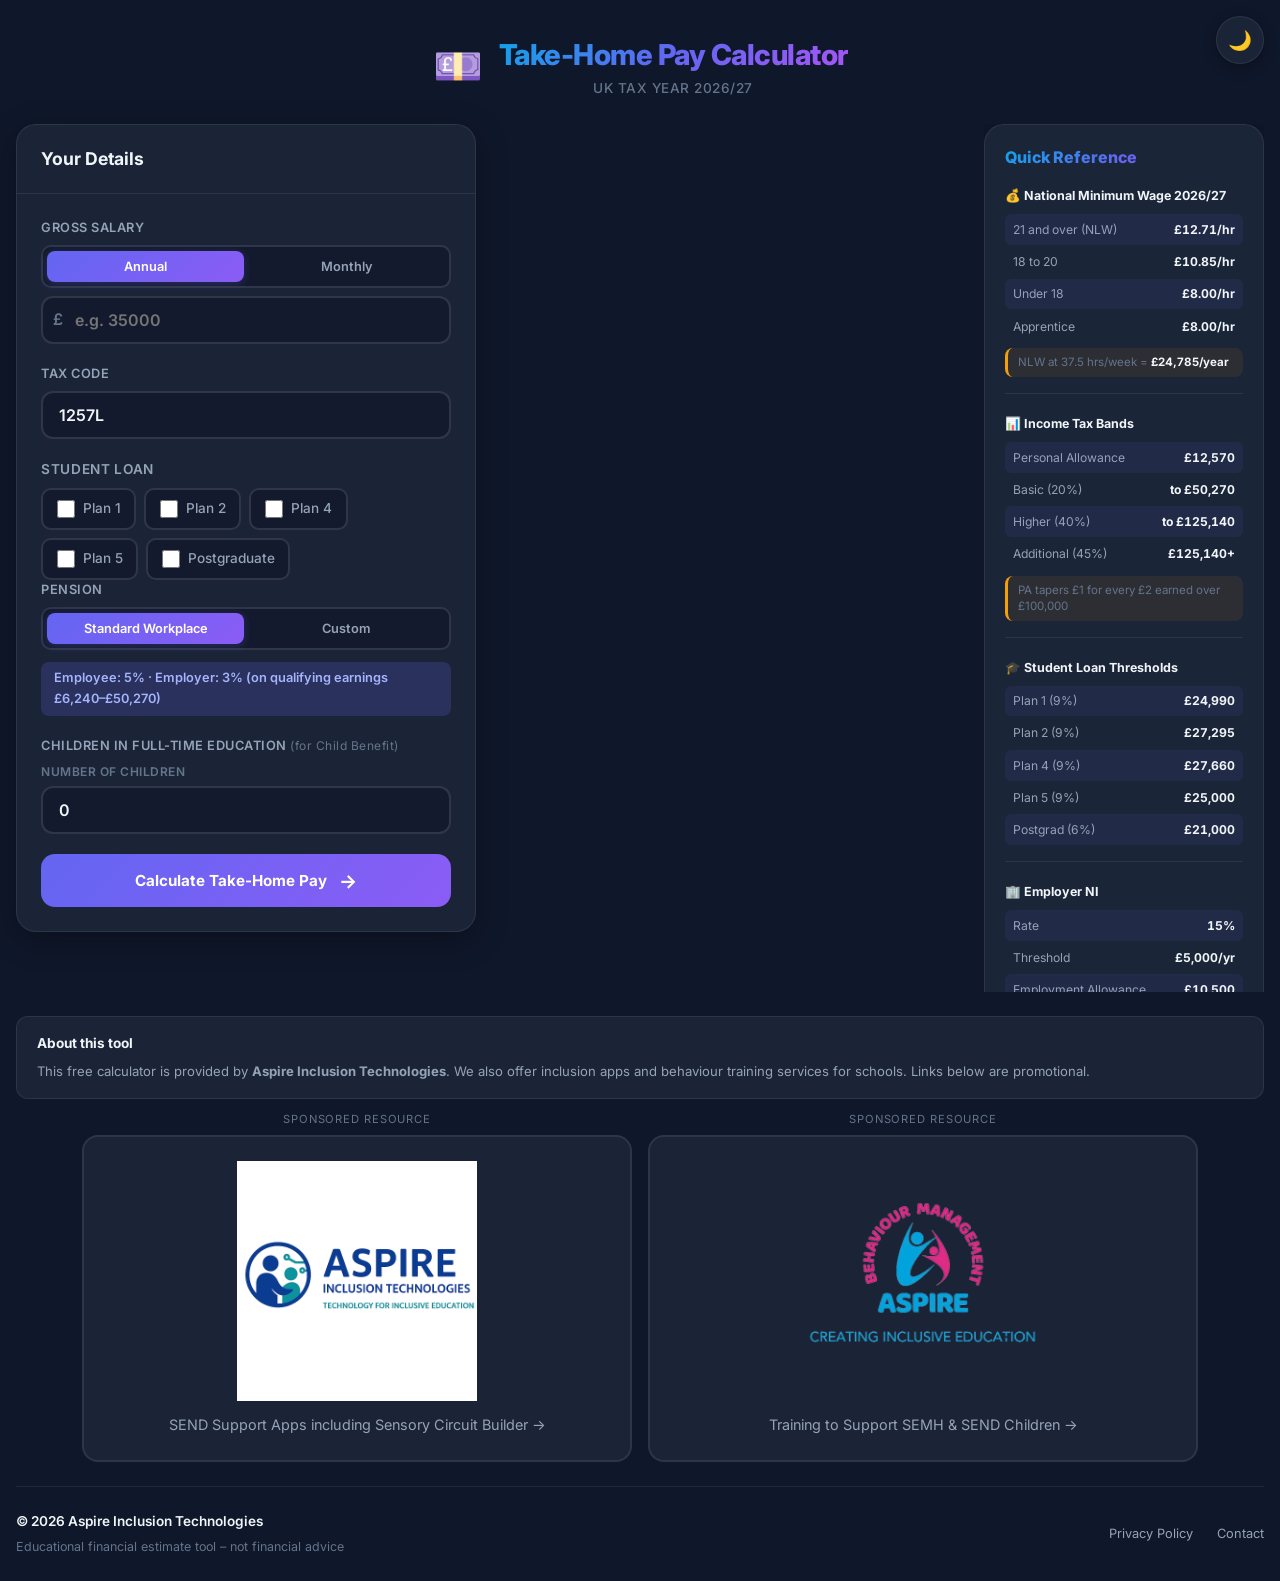
==== commit 1997aa05: "Add ad transparency, ARIA accessibility, focus states, and trust footer" ====
--- a/index.html
+++ b/index.html
@@ -46,58 +46,58 @@
                             <div class="card-body">
                                 <div class="form-group">
                                     <label for="emp-salary">Gross Salary</label>
-                                    <div class="toggle-switch-group" style="margin-bottom:0.5rem;">
-                                        <button class="toggle-btn active" id="salary-annual" type="button">Annual</button>
-                                        <button class="toggle-btn" id="salary-monthly" type="button">Monthly</button>
+                                    <div class="toggle-switch-group" role="group" aria-label="Salary input period" style="margin-bottom:0.5rem;">
+                                        <button class="toggle-btn active" id="salary-annual" type="button" aria-pressed="true" aria-label="Enter annual salary">Annual</button>
+                                        <button class="toggle-btn" id="salary-monthly" type="button" aria-pressed="false" aria-label="Enter monthly salary">Monthly</button>
                                     </div>
                                     <div class="input-wrapper currency">
                                         <span class="input-prefix">£</span>
-                                        <input type="number" id="emp-salary" placeholder="e.g. 35000" min="0" step="100">
+                                        <input type="number" id="emp-salary" placeholder="e.g. 35000" min="0" step="100" aria-label="Gross salary amount">
                                     </div>
                                     <div class="info-badge" id="salary-conversion" style="margin-top:0.4rem;display:none;"></div>
                                 </div>
 
                                 <div class="form-group">
                                     <label for="emp-tax-code">Tax Code</label>
-                                    <input type="text" id="emp-tax-code" value="1257L" placeholder="1257L" class="input-standard">
-                                </div>
-
-                                <div class="form-group">
-                                    <label>Student Loan</label>
-                                    <div class="checkbox-group">
+                                    <input type="text" id="emp-tax-code" value="1257L" placeholder="1257L" class="input-standard" aria-label="Your HMRC tax code">
+                                </div>
+
+                                <fieldset class="form-group" style="border:none;padding:0;margin:0;">
+                                    <legend style="font-weight:600;font-size:0.85rem;text-transform:uppercase;letter-spacing:0.05em;color:var(--text-secondary);margin-bottom:0.5rem;">Student Loan</legend>
+                                    <div class="checkbox-group" role="group" aria-label="Student loan repayment plans">
                                         <label class="checkbox-label">
-                                            <input type="checkbox" id="emp-sl-plan1" value="plan1">
+                                            <input type="checkbox" id="emp-sl-plan1" value="plan1" aria-label="Student Loan Plan 1">
                                             <span class="checkmark"></span>
                                             Plan 1
                                         </label>
                                         <label class="checkbox-label">
-                                            <input type="checkbox" id="emp-sl-plan2" value="plan2">
+                                            <input type="checkbox" id="emp-sl-plan2" value="plan2" aria-label="Student Loan Plan 2">
                                             <span class="checkmark"></span>
                                             Plan 2
                                         </label>
                                         <label class="checkbox-label">
-                                            <input type="checkbox" id="emp-sl-plan4" value="plan4">
+                                            <input type="checkbox" id="emp-sl-plan4" value="plan4" aria-label="Student Loan Plan 4">
                                             <span class="checkmark"></span>
                                             Plan 4
                                         </label>
                                         <label class="checkbox-label">
-                                            <input type="checkbox" id="emp-sl-plan5" value="plan5">
+                                            <input type="checkbox" id="emp-sl-plan5" value="plan5" aria-label="Student Loan Plan 5">
                                             <span class="checkmark"></span>
                                             Plan 5
                                         </label>
                                         <label class="checkbox-label">
-                                            <input type="checkbox" id="emp-sl-postgrad" value="postgrad">
+                                            <input type="checkbox" id="emp-sl-postgrad" value="postgrad" aria-label="Postgraduate Loan">
                                             <span class="checkmark"></span>
                                             Postgraduate
                                         </label>
                                     </div>
-                                </div>
+                                </fieldset>
 
                                 <div class="form-group">
-                                    <label>Pension</label>
-                                    <div class="toggle-switch-group">
-                                        <button class="toggle-btn active" id="pension-standard" data-pension="standard">Standard Workplace</button>
-                                        <button class="toggle-btn" id="pension-custom" data-pension="custom">Custom</button>
+                                    <label id="pension-label-personal">Pension</label>
+                                    <div class="toggle-switch-group" role="group" aria-labelledby="pension-label-personal">
+                                        <button class="toggle-btn active" id="pension-standard" data-pension="standard" aria-pressed="true" aria-label="Standard workplace pension">Standard Workplace</button>
+                                        <button class="toggle-btn" id="pension-custom" data-pension="custom" aria-pressed="false" aria-label="Custom pension rates">Custom</button>
                                     </div>
                                     <div class="pension-details" id="pension-standard-info">
                                         <div class="info-badge">Employee: 5% · Employer: 3% (on qualifying earnings £6,240–£50,270)</div>
@@ -127,20 +127,20 @@
                                     <div class="form-row">
                                         <div class="form-group-sm">
                                             <label for="emp-children">Number of Children</label>
-                                            <input type="number" id="emp-children" value="0" min="0" max="20" class="input-standard">
-                                        </div>
-                                    </div>
-                                </div>
-
-                                <button class="btn-calculate" id="btn-calc-employee" type="button">
+                                            <input type="number" id="emp-children" value="0" min="0" max="20" class="input-standard" aria-label="Number of children in full-time education">
+                                        </div>
+                                    </div>
+                                </div>
+
+                                <button class="btn-calculate" id="btn-calc-employee" type="button" aria-label="Calculate your take-home pay">
                                     <span>Calculate Take-Home Pay</span>
-                                    <span class="btn-icon">→</span>
+                                    <span class="btn-icon" aria-hidden="true">→</span>
                                 </button>
                             </div>
                         </div>
 
                         <!-- Results Card -->
-                        <div class="card results-card" id="employee-results" style="display:none;">
+                        <div class="card results-card" id="employee-results" style="display:none;" aria-live="polite" aria-atomic="true" role="region" aria-label="Calculation results">
                             <div class="card-header">
                                 <h2>Your Take-Home Pay</h2>
                             </div>
@@ -489,20 +489,45 @@
             </aside>
         </div>
 
-        <!-- Ad Space -->
-        <div style="display:flex;gap:1rem;flex-wrap:wrap;justify-content:center;margin-top:1.5rem;">
-            <a href="https://aspireinclusion.app/" target="_blank" rel="noopener" style="flex:1;min-width:280px;max-width:550px;background:var(--bg-card);border:2px solid var(--border-color);border-radius:16px;padding:1.5rem;text-align:center;text-decoration:none;transition:border-color 0.3s,transform 0.2s,box-shadow 0.3s;display:block;" onmouseover="this.style.borderColor='#1a5276';this.style.transform='translateY(-2px)';this.style.boxShadow='0 8px 24px rgba(0,0,0,0.15)'" onmouseout="this.style.borderColor='var(--border-color)';this.style.transform='';this.style.boxShadow=''">
-                <img src="aspire-inclusion-logo.png" alt="Aspire Inclusion Technologies" style="max-width:240px;height:auto;margin:0 auto 0.75rem;display:block;">
-                <p style="color:var(--text-secondary);font-size:0.9rem;">SEND Support Apps including Sensory Circuit Builder &rarr;</p>
-            </a>
-            <a href="https://aspirebm.thinkific.com/" target="_blank" rel="noopener" style="flex:1;min-width:280px;max-width:550px;background:var(--bg-card);border:2px solid var(--border-color);border-radius:16px;padding:1.5rem;text-align:center;text-decoration:none;transition:border-color 0.3s,transform 0.2s,box-shadow 0.3s;display:block;" onmouseover="this.style.borderColor='#e91e96';this.style.transform='translateY(-2px)';this.style.boxShadow='0 8px 24px rgba(0,0,0,0.15)'" onmouseout="this.style.borderColor='var(--border-color)';this.style.transform='';this.style.boxShadow=''">
-                <img src="aspire-bm-logo.png" alt="Aspire Behaviour Management - Creating Inclusive Education" style="max-width:240px;height:auto;margin:0 auto 0.75rem;display:block;">
-                <p style="color:var(--text-secondary);font-size:0.9rem;">Training to Support SEMH &amp; SEND Children &rarr;</p>
-            </a>
+        <!-- About This Tool -->
+        <div style="margin-top:1.5rem;">
+            <div style="background:var(--bg-card);border:1px solid var(--border-color);border-radius:12px;padding:1rem 1.25rem;">
+                <h3 style="font-size:0.85rem;font-weight:700;color:var(--text-primary);margin-bottom:0.4rem;">About this tool</h3>
+                <p style="font-size:0.82rem;color:var(--text-secondary);line-height:1.6;margin:0;">This free calculator is provided by <strong>Aspire Inclusion Technologies</strong>. We also offer inclusion apps and behaviour training services for schools. Links below are promotional.</p>
+            </div>
         </div>
 
-        <footer class="app-footer">
-            <p>Calculations are estimates based on 2026/27 UK tax year rates. Always consult a qualified accountant for financial decisions.</p>
+        <!-- Sponsored Resources -->
+        <div style="margin-top:0.75rem;">
+            <div style="display:flex;gap:1rem;flex-wrap:wrap;justify-content:center;">
+                <div style="flex:1;min-width:280px;max-width:550px;">
+                    <p style="font-size:0.7rem;text-transform:uppercase;letter-spacing:0.08em;color:var(--text-muted);margin-bottom:0.4rem;text-align:center;">Sponsored Resource</p>
+                    <a href="https://aspireinclusion.app/" target="_blank" rel="noopener sponsored" style="background:var(--bg-card);border:2px solid var(--border-color);border-radius:16px;padding:1.5rem;text-align:center;text-decoration:none;transition:border-color 0.3s,transform 0.2s,box-shadow 0.3s;display:block;" onmouseover="this.style.borderColor='#1a5276';this.style.transform='translateY(-2px)';this.style.boxShadow='0 8px 24px rgba(0,0,0,0.15)'" onmouseout="this.style.borderColor='var(--border-color)';this.style.transform='';this.style.boxShadow=''">
+                        <img src="aspire-inclusion-logo.png" alt="Aspire Inclusion Technologies" style="max-width:240px;height:auto;margin:0 auto 0.75rem;display:block;">
+                        <p style="color:var(--text-secondary);font-size:0.9rem;">SEND Support Apps including Sensory Circuit Builder &rarr;</p>
+                    </a>
+                </div>
+                <div style="flex:1;min-width:280px;max-width:550px;">
+                    <p style="font-size:0.7rem;text-transform:uppercase;letter-spacing:0.08em;color:var(--text-muted);margin-bottom:0.4rem;text-align:center;">Sponsored Resource</p>
+                    <a href="https://aspirebm.thinkific.com/" target="_blank" rel="noopener sponsored" style="background:var(--bg-card);border:2px solid var(--border-color);border-radius:16px;padding:1.5rem;text-align:center;text-decoration:none;transition:border-color 0.3s,transform 0.2s,box-shadow 0.3s;display:block;" onmouseover="this.style.borderColor='#e91e96';this.style.transform='translateY(-2px)';this.style.boxShadow='0 8px 24px rgba(0,0,0,0.15)'" onmouseout="this.style.borderColor='var(--border-color)';this.style.transform='';this.style.boxShadow=''">
+                        <img src="aspire-bm-logo.png" alt="Aspire Behaviour Management - Creating Inclusive Education" style="max-width:240px;height:auto;margin:0 auto 0.75rem;display:block;">
+                        <p style="color:var(--text-secondary);font-size:0.9rem;">Training to Support SEMH &amp; SEND Children &rarr;</p>
+                    </a>
+                </div>
+            </div>
+        </div>
+
+        <footer style="margin-top:1.5rem;padding:1.5rem 0;border-top:1px solid var(--border-color);">
+            <div style="display:flex;flex-wrap:wrap;justify-content:space-between;align-items:center;gap:1rem;">
+                <div>
+                    <p style="font-size:0.85rem;font-weight:600;color:var(--text-primary);margin:0 0 0.25rem;">&copy; 2026 Aspire Inclusion Technologies</p>
+                    <p style="font-size:0.78rem;color:var(--text-muted);margin:0;">Educational financial estimate tool &ndash; not financial advice</p>
+                </div>
+                <div style="display:flex;gap:1.5rem;">
+                    <a href="#" style="font-size:0.8rem;color:var(--text-secondary);text-decoration:none;" onmouseover="this.style.color='var(--text-primary)'" onmouseout="this.style.color='var(--text-secondary)'">Privacy Policy</a>
+                    <a href="#" style="font-size:0.8rem;color:var(--text-secondary);text-decoration:none;" onmouseover="this.style.color='var(--text-primary)'" onmouseout="this.style.color='var(--text-secondary)'">Contact</a>
+                </div>
+            </div>
         </footer>
     </div>
 
--- a/styles.css
+++ b/styles.css
@@ -90,6 +90,29 @@
 ::-webkit-scrollbar-track { background: var(--scrollbar-track); }
 ::-webkit-scrollbar-thumb { background: var(--scrollbar-thumb); border-radius: 3px; }
 
+/* ===== Accessibility: Focus States ===== */
+*:focus-visible {
+    outline: 2px solid var(--accent-primary);
+    outline-offset: 2px;
+    border-radius: 4px;
+}
+input:focus-visible,
+select:focus-visible,
+textarea:focus-visible {
+    outline: 2px solid var(--accent-primary);
+    outline-offset: 0;
+    box-shadow: 0 0 0 3px rgba(99, 102, 241, 0.15);
+}
+button:focus-visible {
+    outline: 2px solid var(--accent-primary);
+    outline-offset: 2px;
+}
+a:focus-visible {
+    outline: 2px solid var(--accent-primary);
+    outline-offset: 2px;
+    border-radius: 8px;
+}
+
 /* ===== Theme Toggle ===== */
 .theme-toggle {
     position: fixed;
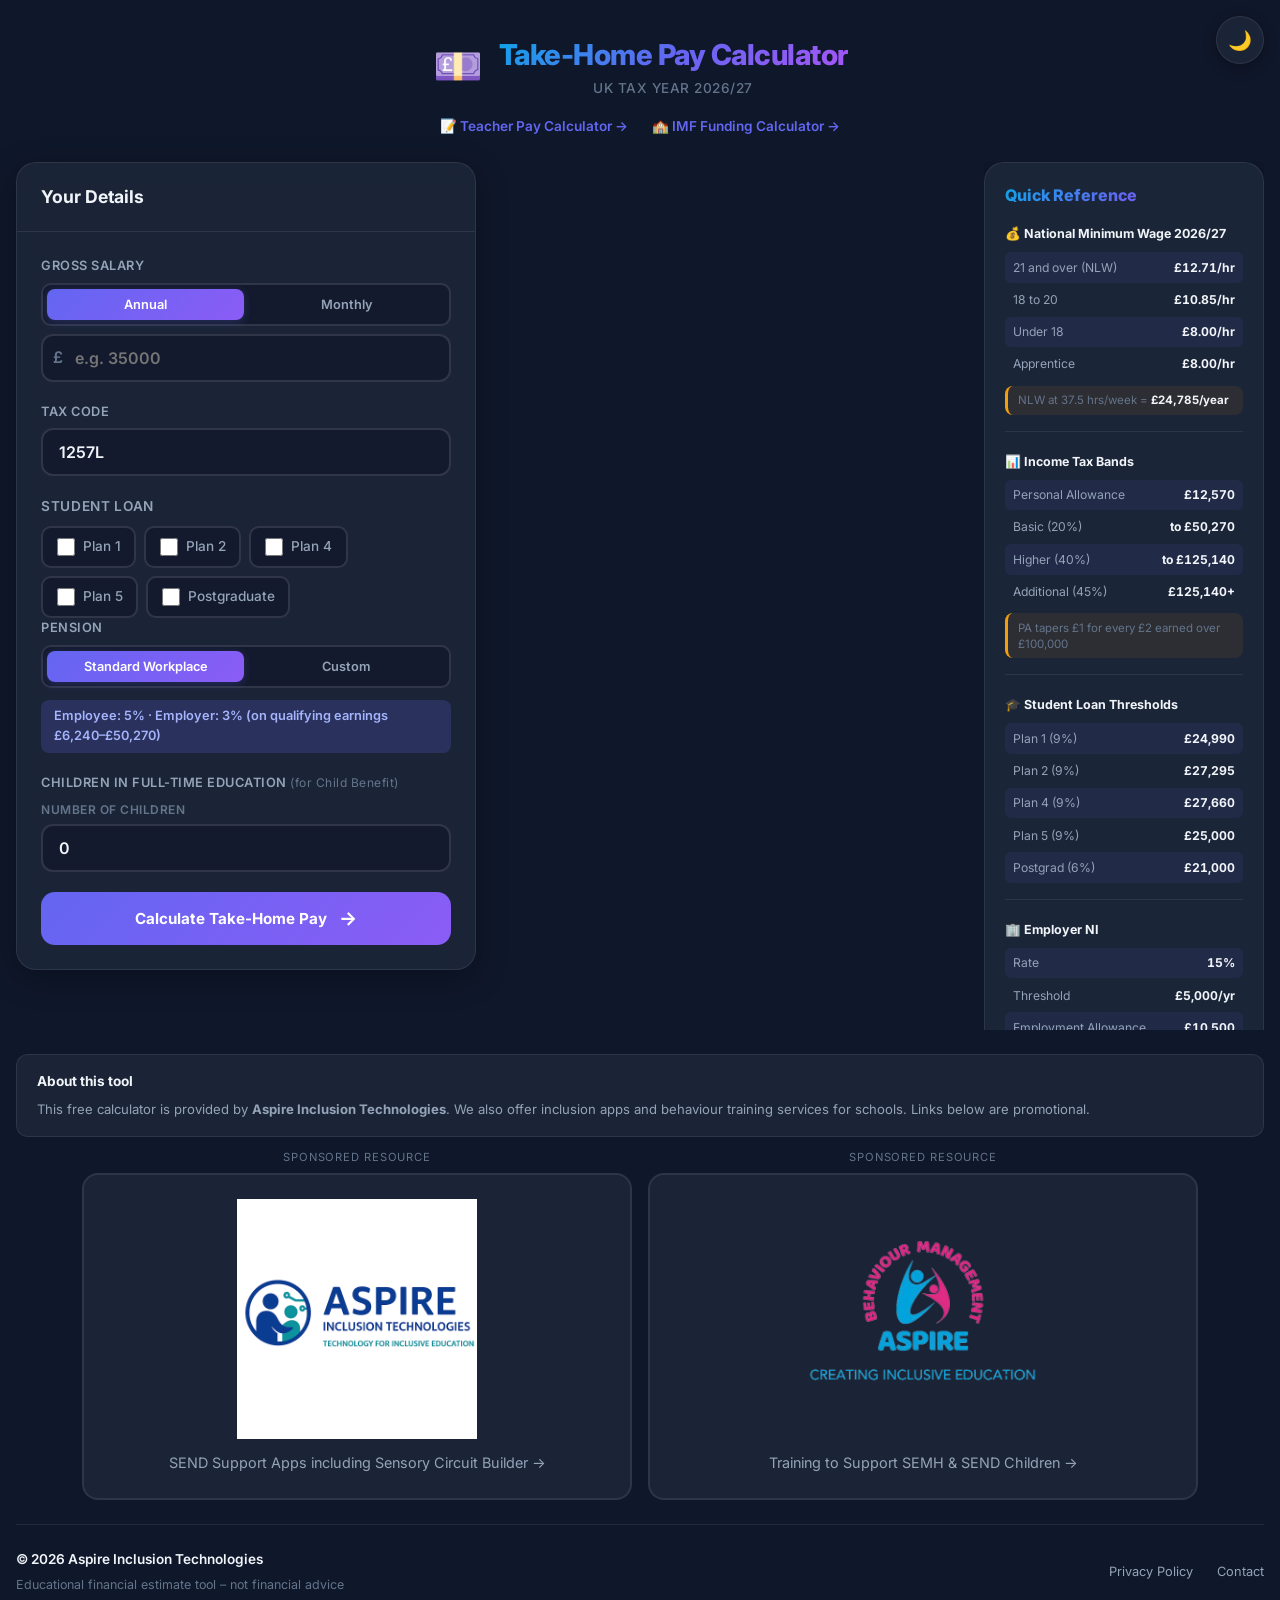
==== commit 7e3dedc2: "feat: Add IMF Funding calculator" ====
--- a/index.html
+++ b/index.html
@@ -3,9 +3,94 @@
 <head>
     <meta charset="UTF-8">
     <meta name="viewport" content="width=device-width, initial-scale=1.0">
-    <title>UK Take-Home Pay Calculator | 2026/27 Tax Year</title>
-    <meta name="description" content="Calculate your UK take-home pay, income tax, National Insurance, student loans, and pension contributions for the 2026/27 tax year.">
-    <link rel="preconnect" href="https://fonts.googleapis.com">
+    <title>UK Take-Home Pay Calculator 2026/27 | Free Salary Calculator | Aspire Inclusion</title>
+    <meta name="description" content="Free UK take-home pay calculator for 2026/27. Calculate your net salary after income tax, National Insurance, student loans, pension contributions, and child benefit. Updated for April 2026 rates.">
+    <meta name="keywords" content="take home pay calculator, UK salary calculator, 2026/27 tax calculator, income tax calculator, national insurance calculator, student loan calculator, pension calculator, net pay UK">
+    <meta name="author" content="Aspire Inclusion Technologies">
+    <meta name="robots" content="index, follow">
+    <link rel="canonical" href="https://aspiremichael.github.io/Pay-Calculator/">
+
+    <!-- Open Graph -->
+    <meta property="og:type" content="website">
+    <meta property="og:title" content="UK Take-Home Pay Calculator 2026/27 | Free Salary Calculator">
+    <meta property="og:description" content="Calculate your UK take-home pay after income tax, National Insurance, student loans, and pension. Free tool updated for the 2026/27 tax year.">
+    <meta property="og:url" content="https://aspiremichael.github.io/Pay-Calculator/">
+    <meta property="og:site_name" content="Aspire Inclusion Technologies">
+    <meta property="og:locale" content="en_GB">
+
+    <!-- Twitter Card -->
+    <meta name="twitter:card" content="summary_large_image">
+    <meta name="twitter:title" content="UK Take-Home Pay Calculator 2026/27">
+    <meta name="twitter:description" content="Free calculator: see your net salary after tax, NI, student loans and pension for 2026/27.">
+
+    <!-- JSON-LD Structured Data -->
+    <script type="application/ld+json">
+    {
+        "@context": "https://schema.org",
+        "@type": "WebApplication",
+        "name": "UK Take-Home Pay Calculator 2026/27",
+        "description": "Calculate your UK take-home pay after income tax, National Insurance, student loans, and pension contributions for the 2026/27 tax year.",
+        "url": "https://aspiremichael.github.io/Pay-Calculator/",
+        "applicationCategory": "FinanceApplication",
+        "operatingSystem": "Any",
+        "offers": {
+            "@type": "Offer",
+            "price": "0",
+            "priceCurrency": "GBP"
+        },
+        "creator": {
+            "@type": "Organization",
+            "name": "Aspire Inclusion Technologies",
+            "url": "https://aspireinclusion.app/"
+        },
+        "dateModified": "2026-03-24",
+        "inLanguage": "en-GB",
+        "isAccessibleForFree": true,
+        "browserRequirements": "Requires JavaScript"
+    }
+    </script>
+    <script type="application/ld+json">
+    {
+        "@context": "https://schema.org",
+        "@type": "FAQPage",
+        "mainEntity": [
+            {
+                "@type": "Question",
+                "name": "How is UK take-home pay calculated for 2026/27?",
+                "acceptedAnswer": {
+                    "@type": "Answer",
+                    "text": "Take-home pay is calculated by subtracting income tax (20%/40%/45% bands), employee National Insurance (8% up to £50,270, 2% above), pension contributions, and any student loan repayments from your gross salary. The personal allowance for 2026/27 is £12,570."
+                }
+            },
+            {
+                "@type": "Question",
+                "name": "What are the UK income tax rates for 2026/27?",
+                "acceptedAnswer": {
+                    "@type": "Answer",
+                    "text": "For 2026/27: Personal Allowance is £12,570 (0%), Basic Rate is 20% on income £12,571–£50,270, Higher Rate is 40% on income £50,271–£125,140, and Additional Rate is 45% on income above £125,140."
+                }
+            },
+            {
+                "@type": "Question",
+                "name": "What are the National Insurance rates for 2026/27?",
+                "acceptedAnswer": {
+                    "@type": "Answer",
+                    "text": "Employee NI for 2026/27: 8% on earnings between £12,570 and £50,270, and 2% on earnings above £50,270. Employer NI is 15% on earnings above £5,000 per employee."
+                }
+            },
+            {
+                "@type": "Question",
+                "name": "How do student loan repayments affect take-home pay?",
+                "acceptedAnswer": {
+                    "@type": "Answer",
+                    "text": "Student loan repayments are 9% of earnings above the threshold: Plan 1 threshold is £24,990, Plan 2 is £27,295, Plan 4 is £31,395, Plan 5 is £25,000. Postgraduate loans are 6% above £21,000. Multiple plans can apply simultaneously."
+                }
+            }
+        ]
+    }
+    </script>
+
+
     <link rel="preconnect" href="https://fonts.gstatic.com" crossorigin>
     <link href="https://fonts.googleapis.com/css2?family=Inter:wght@300;400;500;600;700;800&display=swap" rel="stylesheet">
     <link rel="stylesheet" href="styles.css">
@@ -28,6 +113,10 @@
                         <p class="subtitle">UK Tax Year 2026/27</p>
                     </div>
                 </div>
+            </div>
+            <div style="text-align:center;margin-top:1rem;display:flex;justify-content:center;gap:1.5rem;flex-wrap:wrap;">
+                <a href="teacher.html" style="color:var(--accent-primary);font-size:0.85rem;text-decoration:none;font-weight:600;display:flex;align-items:center;gap:0.25rem;">📝 Teacher Pay Calculator &rarr;</a>
+                <a href="imf.html" style="color:var(--accent-primary);font-size:0.85rem;text-decoration:none;font-weight:600;display:flex;align-items:center;gap:0.25rem;">🏫 IMF Funding Calculator &rarr;</a>
             </div>
         </header>
 
@@ -524,8 +613,8 @@
                     <p style="font-size:0.78rem;color:var(--text-muted);margin:0;">Educational financial estimate tool &ndash; not financial advice</p>
                 </div>
                 <div style="display:flex;gap:1.5rem;">
-                    <a href="#" style="font-size:0.8rem;color:var(--text-secondary);text-decoration:none;" onmouseover="this.style.color='var(--text-primary)'" onmouseout="this.style.color='var(--text-secondary)'">Privacy Policy</a>
-                    <a href="#" style="font-size:0.8rem;color:var(--text-secondary);text-decoration:none;" onmouseover="this.style.color='var(--text-primary)'" onmouseout="this.style.color='var(--text-secondary)'">Contact</a>
+                    <a href="https://aspireinclusion.app/privacy.html" target="_blank" rel="noopener" style="font-size:0.8rem;color:var(--text-secondary);text-decoration:none;" onmouseover="this.style.color='var(--text-primary)'" onmouseout="this.style.color='var(--text-secondary)'">Privacy Policy</a>
+                    <a href="https://aspireinclusion.app/" target="_blank" rel="noopener" style="font-size:0.8rem;color:var(--text-secondary);text-decoration:none;" onmouseover="this.style.color='var(--text-primary)'" onmouseout="this.style.color='var(--text-secondary)'">Contact</a>
                 </div>
             </div>
         </footer>
--- a/styles.css
+++ b/styles.css
@@ -113,6 +113,24 @@
     border-radius: 8px;
 }
 
+/* ===== Fieldset Reset (Accessibility) ===== */
+fieldset {
+    min-width: 0;
+    border: none;
+    padding: 0;
+    margin: 0;
+}
+fieldset legend {
+    font-weight: 600;
+    font-size: 0.85rem;
+    text-transform: uppercase;
+    letter-spacing: 0.05em;
+    color: var(--text-secondary);
+    margin-bottom: 0.5rem;
+    padding: 0;
+    width: 100%;
+}
+
 /* ===== Theme Toggle ===== */
 .theme-toggle {
     position: fixed;
